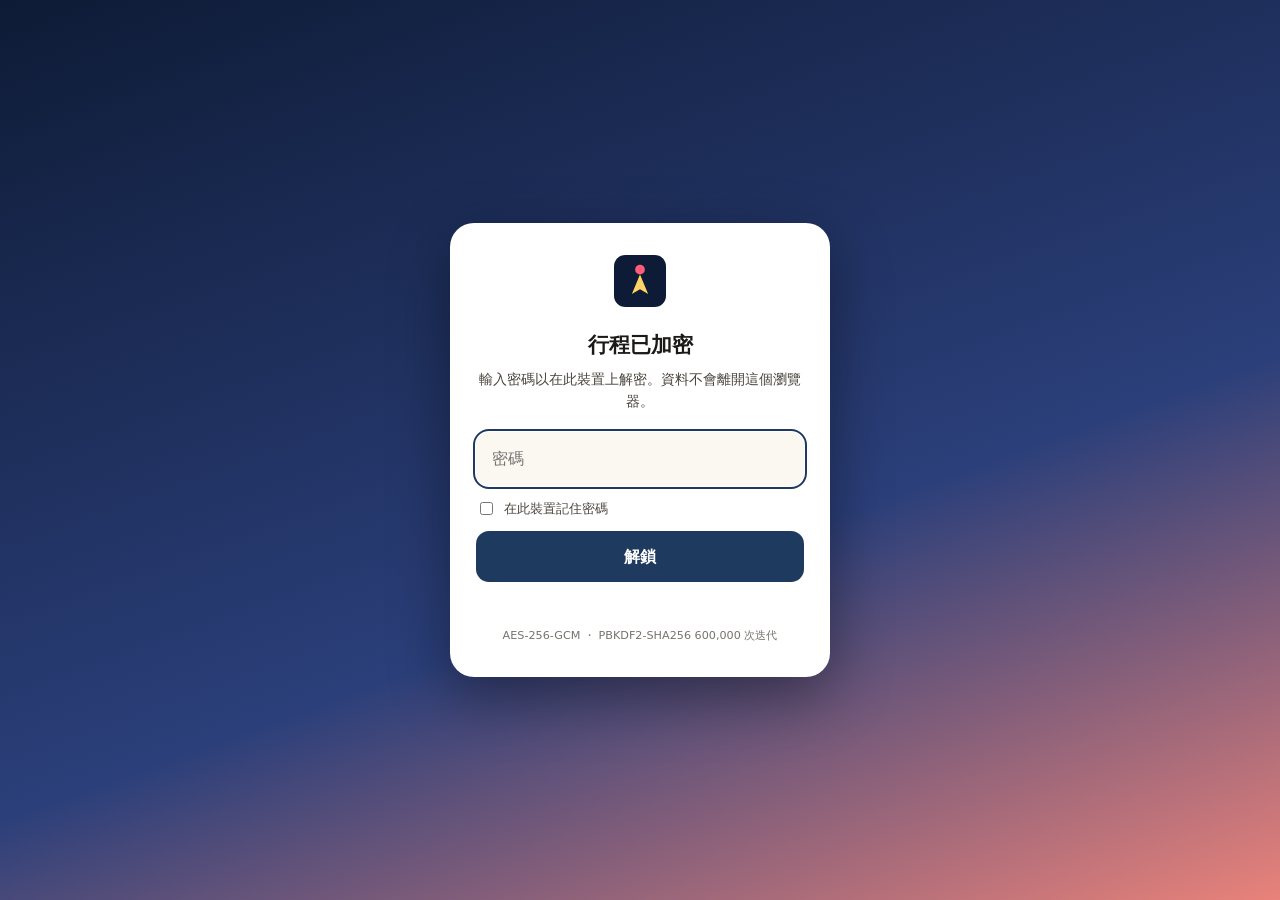
==== web/index.html @ 2b0951d0 "Add encrypted static web version of the itinerary The Android APK could not be delivered to a phone " ====
<!DOCTYPE html>
<html lang="zh-Hant">
<head>
<meta charset="utf-8">
<meta name="viewport" content="width=device-width, initial-scale=1, viewport-fit=cover">
<!--
  攻擊面最小化：只允許同源資源，無任何第三方來源，
  禁止 inline script／eval、禁止被 iframe 嵌入、禁止表單送出。
-->
<meta http-equiv="Content-Security-Policy" content="
  default-src 'none';
  script-src 'self';
  style-src 'self';
  img-src 'self' data:;
  connect-src 'self';
  font-src 'self';
  base-uri 'none';
  form-action 'none';
  frame-ancestors 'none';
  object-src 'none';
  manifest-src 'self'">
<meta name="robots" content="noindex, nofollow, noarchive, nosnippet, noimageindex">
<meta name="referrer" content="no-referrer">
<meta name="color-scheme" content="light dark">
<meta name="theme-color" content="#0E1B36">
<title>行程</title>
<link rel="stylesheet" href="style.css">
<link rel="icon" href="data:image/svg+xml,<svg xmlns='http://www.w3.org/2000/svg' viewBox='0 0 32 32'><rect width='32' height='32' rx='7' fill='%230E1B36'/><circle cx='16' cy='9' r='3' fill='%23FF5C7A'/><path d='M16 12 L21 24 L16 21 L11 24 Z' fill='%23FFD166'/></svg>">
</head>
<body>

<!-- 解鎖畫面：資料在通過這一關之前都還是密文 -->
<div id="lock">
  <div class="lock-card">
    <div class="lock-mark" aria-hidden="true">
      <svg viewBox="0 0 32 32" width="52" height="52">
        <rect width="32" height="32" rx="7" fill="#0E1B36"/>
        <circle cx="16" cy="9" r="3" fill="#FF5C7A"/>
        <path d="M16 12 L21 24 L16 21 L11 24 Z" fill="#FFD166"/>
      </svg>
    </div>
    <h1>行程已加密</h1>
    <p class="lock-hint">輸入密碼以在此裝置上解密。資料不會離開這個瀏覽器。</p>
    <form id="lock-form" autocomplete="off">
      <input id="pass" type="password" placeholder="密碼" autocomplete="current-password"
             spellcheck="false" autocapitalize="none" aria-label="密碼">
      <label class="remember">
        <input type="checkbox" id="remember"> 在此裝置記住密碼
      </label>
      <button type="submit" id="unlock">解鎖</button>
    </form>
    <p id="lock-err" class="lock-err" role="alert"></p>
    <p class="lock-foot">AES-256-GCM ・ PBKDF2-SHA256 600,000 次迭代</p>
  </div>
</div>

<!-- 主畫面 -->
<div id="app" hidden>
  <main id="view"></main>
  <nav id="tabs">
    <button data-route="#/home" class="tab">
      <svg viewBox="0 0 24 24" aria-hidden="true"><path d="M7 2v2H4a2 2 0 0 0-2 2v14a2 2 0 0 0 2 2h16a2 2 0 0 0 2-2V6a2 2 0 0 0-2-2h-3V2h-2v2H9V2H7zm13 8v10H4V10h16z"/></svg>
      <span>行程</span>
    </button>
    <button data-route="#/spots" class="tab">
      <svg viewBox="0 0 24 24" aria-hidden="true"><path d="M12 2a10 10 0 1 0 0 20 10 10 0 0 0 0-20zm3.5 6.5-2 5-5 2 2-5 5-2z"/></svg>
      <span>景點</span>
    </button>
    <button data-route="#/checklist" class="tab">
      <svg viewBox="0 0 24 24" aria-hidden="true"><path d="M19 3H5a2 2 0 0 0-2 2v14a2 2 0 0 0 2 2h14a2 2 0 0 0 2-2V5a2 2 0 0 0-2-2zm-9 14-4-4 1.4-1.4L10 14.2l6.6-6.6L18 9l-8 8z"/></svg>
      <span>準備</span>
    </button>
  </nav>
</div>

<script src="app.js"></script>
</body>
</html>
---- web/style.css ----
/* 東京2026 — 行程網站。配色沿用 App 的 Material 3 色盤。 */

:root {
  --primary: #1E3A5F;
  --on-primary: #ffffff;
  --secondary: #E8607A;
  --tertiary: #E0A32E;
  --bg: #FBF7F1;
  --on-bg: #1B1A18;
  --surface: #ffffff;
  --on-surface: #1B1A18;
  --surface-variant: #EFE7DA;
  --on-surface-variant: #4A453D;
  --ok: #2FA85F;
  --radius: 18px;
  --shadow: 0 1px 3px rgba(0,0,0,.10), 0 6px 18px rgba(0,0,0,.05);
  --tabbar: 62px;
}

@media (prefers-color-scheme: dark) {
  :root {
    --primary: #9EC1F0;
    --on-primary: #0B1B2E;
    --secondary: #FF97AA;
    --tertiary: #E0A32E;
    --bg: #14161A;
    --on-bg: #ECE6DE;
    --surface: #1D2026;
    --on-surface: #ECE6DE;
    --surface-variant: #2A2F38;
    --on-surface-variant: #C7C1B8;
    --shadow: 0 1px 3px rgba(0,0,0,.5), 0 6px 18px rgba(0,0,0,.35);
  }
}

* { box-sizing: border-box; -webkit-tap-highlight-color: transparent; }

html, body {
  margin: 0; padding: 0;
  background: var(--bg); color: var(--on-bg);
  font-family: system-ui, -apple-system, "Noto Sans TC", "Hiragino Sans",
               "Microsoft JhengHei", sans-serif;
  line-height: 1.6;
  overscroll-behavior-y: none;
}

button { font: inherit; color: inherit; cursor: pointer; }
a { color: var(--primary); }

/* ---------- 解鎖畫面 ---------- */
#lock {
  position: fixed; inset: 0; z-index: 100;
  display: flex; align-items: center; justify-content: center;
  padding: 24px;
  background: linear-gradient(160deg, #0E1B36, #2B3F7A 60%, #E9827A);
}
.lock-card {
  width: 100%; max-width: 380px;
  background: var(--surface); color: var(--on-surface);
  border-radius: 24px; padding: 32px 26px;
  box-shadow: 0 20px 60px rgba(0,0,0,.4);
  text-align: center;
}
.lock-mark { margin-bottom: 14px; }
.lock-card h1 { margin: 0 0 6px; font-size: 1.3rem; }
.lock-hint { margin: 0 0 20px; font-size: .86rem; color: var(--on-surface-variant); }
#lock-form { display: flex; flex-direction: column; gap: 12px; }
#pass {
  font: inherit; padding: 13px 15px;
  border: 1.5px solid var(--surface-variant); border-radius: 13px;
  background: var(--bg); color: var(--on-bg);
}
#pass:focus { outline: 2px solid var(--primary); outline-offset: 1px; border-color: transparent; }
.remember {
  display: flex; align-items: center; gap: 8px;
  font-size: .82rem; color: var(--on-surface-variant); text-align: left;
}
#unlock {
  padding: 13px; border: 0; border-radius: 13px;
  background: var(--primary); color: var(--on-primary); font-weight: 700;
}
#unlock:disabled { opacity: .6; }
.lock-err { min-height: 1.2em; margin: 12px 0 0; color: var(--secondary); font-size: .85rem; }
.lock-foot { margin: 16px 0 0; font-size: .7rem; color: var(--on-surface-variant); opacity: .75; }

/* ---------- 版面 ---------- */
#view { padding-bottom: calc(var(--tabbar) + env(safe-area-inset-bottom) + 16px); }

#tabs {
  position: fixed; left: 0; right: 0; bottom: 0; z-index: 50;
  display: flex; background: var(--surface);
  border-top: 1px solid var(--surface-variant);
  padding-bottom: env(safe-area-inset-bottom);
}
.tab {
  flex: 1; border: 0; background: none;
  display: flex; flex-direction: column; align-items: center; gap: 2px;
  padding: 8px 0 6px; color: var(--on-surface-variant); font-size: .7rem;
}
.tab svg { width: 23px; height: 23px; fill: currentColor; }
.tab[aria-current="page"] { color: var(--primary); font-weight: 700; }

/* ---------- 主視覺 ---------- */
.hero { position: relative; height: 210px; overflow: hidden; }
.hero.small { height: 130px; }
.hero img { width: 100%; height: 100%; object-fit: cover; display: block; }
.hero .scrim {
  position: absolute; inset: 0;
  background: linear-gradient(to bottom, transparent 0%, rgba(0,0,0,.15) 45%, rgba(0,0,0,.62) 100%);
}
.hero .cap { position: absolute; left: 20px; bottom: 16px; right: 20px; color: #fff; }
.hero .cap h1 { margin: 0; font-size: 1.35rem; }
.hero .cap h2 { margin: 0; font-size: 1.05rem; }
.hero .cap p { margin: 2px 0 0; font-size: .85rem; opacity: .92; }
.hero .corner { position: absolute; top: 12px; right: 12px; }

/* ---------- 元件 ---------- */
.card {
  background: var(--surface); border-radius: var(--radius);
  margin: 12px 16px; box-shadow: var(--shadow); overflow: hidden;
}
.card.tap { cursor: pointer; }
.card-pad { padding: 16px; }

.card-title {
  display: flex; align-items: center; gap: 8px;
  font-weight: 700; margin-bottom: 10px;
}
.card-title::before {
  content: ""; width: 4px; height: 18px; border-radius: 2px;
  background: var(--accent, var(--primary));
}

.pill {
  display: inline-block; padding: 4px 10px; border-radius: 999px;
  font-size: .74rem; font-weight: 500; white-space: nowrap;
}
.row { display: flex; gap: 8px; align-items: center; }
.wrap { flex-wrap: wrap; }
.scroll-x {
  display: flex; gap: 8px; overflow-x: auto; padding-bottom: 4px;
  scrollbar-width: none;
}
.scroll-x::-webkit-scrollbar { display: none; }

.section-title {
  margin: 20px 20px 2px; font-size: 1.15rem; font-weight: 700;
}

ul.bullets { margin: 0; padding: 0; list-style: none; }
ul.bullets li {
  display: flex; gap: 6px; margin-bottom: 8px; font-size: .9rem; line-height: 1.55;
}
ul.bullets li::before { content: attr(data-b); flex: none; opacity: .85; }
ul.bullets li:last-child { margin-bottom: 0; }

.stats { display: flex; gap: 10px; margin: 16px; }
.stat {
  flex: 1; background: var(--surface); border-radius: 16px;
  padding: 14px; box-shadow: var(--shadow);
}
.stat b { display: block; font-size: 1.3rem; }
.stat span { font-size: .74rem; color: var(--on-surface-variant); }

/* 展開／收合 */
details.exp { background: var(--surface); }
details.exp > summary {
  list-style: none; cursor: pointer; padding: 16px;
  display: flex; align-items: center; gap: 8px; font-weight: 700;
}
details.exp > summary::-webkit-details-marker { display: none; }
details.exp > summary::before {
  content: ""; width: 4px; height: 18px; border-radius: 2px;
  background: var(--accent, var(--primary)); flex: none;
}
details.exp > summary .chev { margin-left: auto; transition: transform .18s; }
details.exp[open] > summary .chev { transform: rotate(180deg); }
details.exp .body { padding: 0 16px 16px; }

/* 行程動線 */
.timeline { padding: 4px 0; }
.leg {
  display: flex; gap: 10px; padding: 8px 16px;
  font-size: .82rem; color: var(--on-surface-variant);
}
.leg .line { flex: none; width: 2px; background: var(--surface-variant); margin-left: 15px; }
.stop { display: flex; gap: 12px; padding: 4px 16px 4px; }
.stop .time {
  flex: none; width: 46px; font-weight: 700; color: var(--primary); font-size: .86rem; padding-top: 2px;
}
.stop .body { flex: 1; min-width: 0; }
.stop img, .stop .noimg {
  width: 100%; height: 92px; object-fit: cover; border-radius: 12px; display: block;
  background: var(--surface-variant);
}

/* 搜尋 */
.searchbar { padding: 12px 16px 4px; }
.searchbar input {
  width: 100%; font: inherit; padding: 12px 14px;
  border: 1.5px solid var(--surface-variant); border-radius: 13px;
  background: var(--surface); color: var(--on-surface);
}
.searchbar input:focus { outline: 2px solid var(--primary); outline-offset: 1px; }

.chips { display: flex; gap: 7px; overflow-x: auto; padding: 10px 16px; scrollbar-width: none; }
.chips::-webkit-scrollbar { display: none; }
.chip {
  border: 1.5px solid var(--surface-variant); background: var(--surface);
  border-radius: 999px; padding: 6px 13px; font-size: .8rem; white-space: nowrap;
}
.chip[aria-pressed="true"] { background: var(--primary); color: var(--on-primary); border-color: var(--primary); }

/* 景點列 */
.spot-row { display: flex; gap: 12px; align-items: center; padding: 10px 16px; }
.spot-row img, .spot-row .noimg {
  width: 66px; height: 66px; flex: none; object-fit: cover; border-radius: 13px;
  background: var(--surface-variant);
}
.spot-row .meta { flex: 1; min-width: 0; }
.spot-row .meta b { display: block; }
.spot-row .meta small { color: var(--on-surface-variant); }

/* 頂列 */
.topbar {
  position: sticky; top: 0; z-index: 20;
  display: flex; align-items: center; gap: 6px;
  padding: 10px 8px; background: var(--bg);
  border-bottom: 1px solid var(--surface-variant);
}
.topbar h2 { flex: 1; margin: 0; font-size: 1.02rem; min-width: 0;
  overflow: hidden; text-overflow: ellipsis; white-space: nowrap; }
.iconbtn {
  border: 0; background: none; padding: 8px; border-radius: 50%;
  display: inline-flex; line-height: 0;
}
.iconbtn svg { width: 23px; height: 23px; fill: currentColor; }
.iconbtn:hover { background: var(--surface-variant); }

/* 動作按鈕 */
.actions { display: flex; gap: 10px; padding: 16px; }
.btn {
  flex: 1; border: 0; border-radius: 14px; padding: 11px 8px;
  display: inline-flex; align-items: center; justify-content: center; gap: 6px;
  font-size: .88rem; font-weight: 600; text-decoration: none;
  background: var(--primary); color: var(--on-primary);
}
.btn.outline { background: transparent; color: var(--primary); box-shadow: inset 0 0 0 1.5px var(--primary); }
.btn.gold { background: var(--tertiary); color: #1B1A18; }
.btn svg { width: 17px; height: 17px; fill: currentColor; }

/* 清單 */
.check-item { display: flex; gap: 12px; padding: 12px 16px; align-items: flex-start; }
.check-item .box {
  flex: none; width: 22px; height: 22px; border-radius: 6px; margin-top: 2px;
  border: 2px solid var(--on-surface-variant); display: grid; place-items: center;
}
.check-item[aria-checked="true"] .box { background: var(--ok); border-color: var(--ok); }
.check-item[aria-checked="true"] .box svg { display: block; }
.check-item .box svg { display: none; width: 14px; height: 14px; fill: #fff; }
.check-item[aria-checked="true"] .txt { text-decoration: line-through; opacity: .55; }
.check-item .txt { font-size: .9rem; }

.bar { height: 8px; border-radius: 4px; background: var(--primary); opacity: .78; }
.bar-track { flex: 1; height: 8px; border-radius: 4px; background: var(--surface-variant); overflow: hidden; }

.foot { padding: 20px; font-size: .78rem; color: var(--on-surface-variant); }
.credit { padding: 6px 20px 0; font-size: .72rem; color: var(--on-surface-variant); }
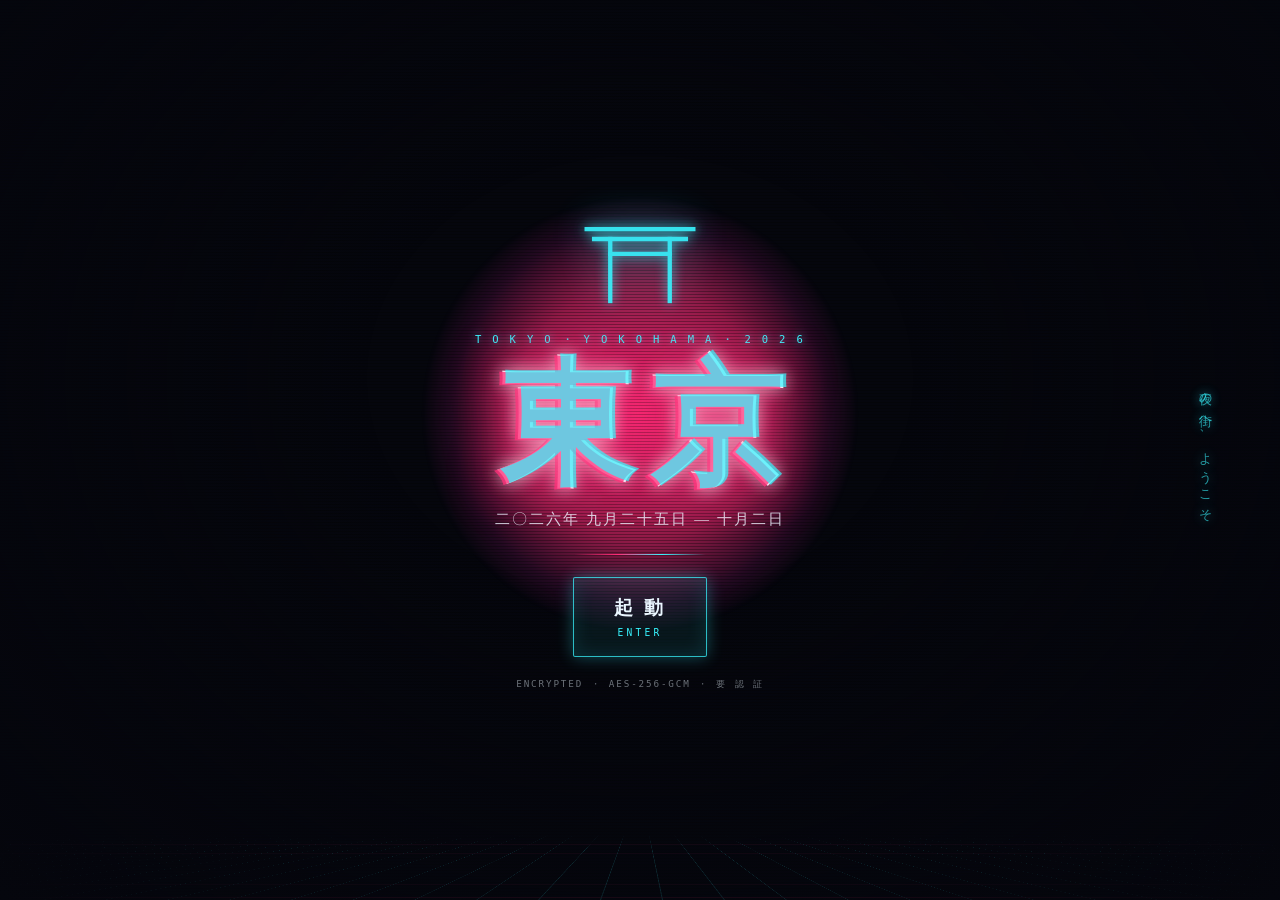
==== commit 6717e0b8: "Add a cyberpunk entry screen ahead of the unlock The site opened straight onto the password prompt, " ====
--- a/web/index.html
+++ b/web/index.html
@@ -16,9 +16,10 @@
   font-src 'self';
   base-uri 'none';
   form-action 'none';
-  frame-ancestors 'none';
   object-src 'none';
   manifest-src 'self'">
+<!-- frame-ancestors 依規格只有經 HTTP 標頭下達才有效，而 GitHub Pages 無法自訂標頭；
+     防點擊劫持改由 app.js 開頭的 frame guard 負責。 -->
 <meta name="robots" content="noindex, nofollow, noarchive, nosnippet, noimageindex">
 <meta name="referrer" content="no-referrer">
 <meta name="color-scheme" content="light dark">
@@ -29,8 +30,44 @@
 </head>
 <body>
 
+<!-- 入口畫面：點擊「起動」之後才進入解鎖，行程在此之前完全不出現。
+     視覺全以 CSS 與 inline SVG 繪製，未引入任何外部字型或圖檔（CSP 只允許同源）。 -->
+<div id="gate">
+  <div class="gate-bg" aria-hidden="true">
+    <div class="gate-sun"></div>
+    <div class="gate-grid"></div>
+    <div class="gate-scan"></div>
+    <div class="gate-vignette"></div>
+  </div>
+
+  <div class="gate-inner">
+    <div aria-hidden="true" class="gate-torii">
+      <svg viewBox="0 0 200 160">
+        <g fill="none" stroke="currentColor" stroke-width="7" stroke-linecap="square">
+          <path d="M14 34 H186"/>
+          <path d="M26 50 H174"/>
+          <path d="M52 50 V150"/>
+          <path d="M148 50 V150"/>
+          <path d="M52 74 H148"/>
+        </g>
+      </svg>
+    </div>
+    <p class="gate-kicker">T O K Y O ・ Y O K O H A M A ・ 2 0 2 6</p>
+    <h1 class="gate-title" data-text="東京">東京</h1>
+    <p class="gate-sub">二〇二六年 九月二十五日 — 十月二日</p>
+    <p class="gate-rule" aria-hidden="true"></p>
+    <button id="gate-enter" class="gate-enter" type="button">
+      <span class="gate-enter-ja">起 動</span>
+      <span class="gate-enter-en">ENTER</span>
+    </button>
+    <p class="gate-foot">ENCRYPTED ・ AES-256-GCM ・ 要 認 証</p>
+  </div>
+
+  <p class="gate-vert" aria-hidden="true">夜の街へ、ようこそ</p>
+</div>
+
 <!-- 解鎖畫面：資料在通過這一關之前都還是密文 -->
-<div id="lock">
+<div id="lock" hidden>
   <div class="lock-card">
     <div class="lock-mark" aria-hidden="true">
       <svg viewBox="0 0 32 32" width="52" height="52">
--- a/web/style.css
+++ b/web/style.css
@@ -12,6 +12,7 @@
   --surface-variant: #EFE7DA;
   --on-surface-variant: #4A453D;
   --ok: #2FA85F;
+  --eat: #C8791E;
   --radius: 18px;
   --shadow: 0 1px 3px rgba(0,0,0,.10), 0 6px 18px rgba(0,0,0,.05);
   --tabbar: 62px;
@@ -29,11 +30,19 @@
     --on-surface: #ECE6DE;
     --surface-variant: #2A2F38;
     --on-surface-variant: #C7C1B8;
+    --eat: #E9A94C;
     --shadow: 0 1px 3px rgba(0,0,0,.5), 0 6px 18px rgba(0,0,0,.35);
   }
 }
 
 * { box-sizing: border-box; -webkit-tap-highlight-color: transparent; }
+
+/* 圖片一律不得超出容器；未套用尺寸規則時也不會撐破版面 */
+img { max-width: 100%; }
+
+/* SVG 沒有明確尺寸時會以預設值撐破版面（.chev 就曾如此）。
+   這是保底值，個別規則仍可覆寫。 */
+svg { width: 22px; height: 22px; flex: none; }
 
 html, body {
   margin: 0; padding: 0;
@@ -62,6 +71,7 @@
   text-align: center;
 }
 .lock-mark { margin-bottom: 14px; }
+.lock-mark svg { width: 52px; height: 52px; }   /* 覆寫全域 svg 保底尺寸 */
 .lock-card h1 { margin: 0 0 6px; font-size: 1.3rem; }
 .lock-hint { margin: 0 0 20px; font-size: .86rem; color: var(--on-surface-variant); }
 #lock-form { display: flex; flex-direction: column; gap: 12px; }
@@ -102,11 +112,13 @@
 
 /* ---------- 主視覺 ---------- */
 .hero { position: relative; height: 210px; overflow: hidden; }
-.hero.small { height: 130px; }
-.hero img { width: 100%; height: 100%; object-fit: cover; display: block; }
+.hero.small { height: 150px; }
+/* 有照片時是 <img>，沒有照片時是漸層的 <div class="noimg">，兩者都要撐滿 */
+.hero img, .hero .noimg { width: 100%; height: 100%; object-fit: cover; display: block; }
 .hero .scrim {
   position: absolute; inset: 0;
-  background: linear-gradient(to bottom, transparent 0%, rgba(0,0,0,.15) 45%, rgba(0,0,0,.62) 100%);
+  background: linear-gradient(to bottom,
+    transparent 0%, rgba(0,0,0,.18) 32%, rgba(0,0,0,.52) 66%, rgba(0,0,0,.76) 100%);
 }
 .hero .cap { position: absolute; left: 20px; bottom: 16px; right: 20px; color: #fff; }
 .hero .cap h1 { margin: 0; font-size: 1.35rem; }
@@ -173,7 +185,10 @@
   content: ""; width: 4px; height: 18px; border-radius: 2px;
   background: var(--accent, var(--primary)); flex: none;
 }
-details.exp > summary .chev { margin-left: auto; transition: transform .18s; }
+details.exp > summary .chev {
+  margin-left: auto; flex: none; width: 22px; height: 22px;
+  fill: var(--on-surface-variant); transition: transform .18s;
+}
 details.exp[open] > summary .chev { transform: rotate(180deg); }
 details.exp .body { padding: 0 16px 16px; }
 
@@ -191,6 +206,12 @@
 .stop .body { flex: 1; min-width: 0; }
 .stop img, .stop .noimg {
   width: 100%; height: 92px; object-fit: cover; border-radius: 12px; display: block;
+  background: var(--surface-variant);
+}
+
+/* 首頁日卡片裡的橫向縮圖（96px 寬的格子） */
+.thumb {
+  width: 100%; height: 60px; object-fit: cover; border-radius: 12px; display: block;
   background: var(--surface-variant);
 }
 
@@ -266,3 +287,307 @@
 
 .foot { padding: 20px; font-size: .78rem; color: var(--on-surface-variant); }
 .credit { padding: 6px 20px 0; font-size: .72rem; color: var(--on-surface-variant); }
+
+/* ============ 主視覺插畫 ============ */
+.hero.illus { height: 210px; background: #F3D9C8; }
+.hero.illus img { object-position: center 38%; }
+/* 插畫底部是淺色波紋，需要比照片更深的漸層才壓得住白字 */
+.hero.illus .scrim {
+  background: linear-gradient(to bottom,
+    transparent 0%, rgba(30, 42, 58, .10) 40%,
+    rgba(30, 42, 58, .48) 74%, rgba(22, 32, 46, .74) 100%);
+}
+.hero.illus .cap { text-shadow: 0 1px 8px rgba(20, 28, 40, .55); }
+.hero.zoomable { cursor: zoom-in; }
+
+/* ============ 打卡進度環 ============ */
+.ringwrap { line-height: 0; }
+.ring { width: 46px; height: 46px; }
+.ring .track { fill: none; stroke: var(--surface-variant); stroke-width: 5; }
+.ring .fill {
+  fill: none; stroke: var(--primary); stroke-width: 5; stroke-linecap: round;
+  transform: rotate(-90deg); transform-origin: 50% 50%;
+  transition: stroke-dashoffset .9s cubic-bezier(.2,.8,.2,1);
+}
+.ring .rt {
+  font-size: 13px; font-weight: 700; fill: var(--on-surface);
+  text-anchor: middle; dominant-baseline: central;
+}
+.accent-gold { color: var(--tertiary); }
+.accent-pink { color: var(--secondary); }
+
+/* ============ 色系提示清單 ============ */
+ul.notes { margin: 0; padding: 0; list-style: none; }
+ul.notes li {
+  display: flex; gap: 9px; align-items: flex-start;
+  padding: 7px 0; font-size: .88rem; line-height: 1.6;
+}
+ul.notes li + li { border-top: 1px solid color-mix(in srgb, var(--on-surface-variant) 14%, transparent); }
+.ni { width: 17px; height: 17px; flex: none; margin-top: 3px; }
+
+/* ============ 重點格線 ============ */
+dl.facts {
+  display: grid; grid-template-columns: auto 1fr; gap: 9px 12px;
+  margin: 0; align-items: baseline;
+}
+dl.facts dt {
+  display: flex; align-items: center; gap: 6px;
+  font-size: .8rem; font-weight: 600; color: var(--on-surface-variant); white-space: nowrap;
+}
+dl.facts dd { margin: 0; font-size: .88rem; line-height: 1.55; }
+.fi { width: 16px; height: 16px; flex: none; }
+
+/* ============ 可收合區塊 ============ */
+details.exp > summary .eh { width: 19px; height: 19px; flex: none; }
+details.exp > summary .et { font-weight: 700; }
+details.exp > summary::before { display: none; }
+details.exp .body { animation: slidein .22s ease; }
+@keyframes slidein { from { opacity: 0; transform: translateY(-5px); } to { opacity: 1; transform: none; } }
+
+/* ============ 移動時間長條 ============ */
+.barrow { display: flex; gap: 8px; align-items: center; margin-bottom: 9px; }
+.blabel { width: 30px; font-weight: 700; color: var(--primary); font-size: .8rem; }
+.bval { font-size: .78rem; color: var(--on-surface-variant); width: 50px; text-align: right; }
+.bar { width: 0; transition: width .8s cubic-bezier(.2,.8,.2,1); }
+
+.dsum { font-size: .84rem; color: var(--on-surface-variant); margin-top: 2px; }
+.hint {
+  margin: 10px 0 0; font-size: .78rem; line-height: 1.5;
+  color: var(--on-surface-variant);
+}
+
+/* ============ 文字截斷，維持可掃讀 ============ */
+.clamp2 {
+  display: -webkit-box; -webkit-line-clamp: 2; -webkit-box-orient: vertical;
+  overflow: hidden;
+}
+
+/* ============ 互動回饋 ============ */
+.tap, .card.tap, details.exp > summary, .chip, .btn, .spot-row, .check-item, .stop {
+  transition: transform .12s ease, background-color .15s ease, box-shadow .15s ease;
+}
+.tap:active, .card.tap:active, .btn:active, .stat.tap:active { transform: scale(.977); }
+.spot-row:active, .check-item:active, .stop:active { background: var(--surface-variant); }
+details.exp > summary:active { background: color-mix(in srgb, var(--accent) 8%, transparent); }
+
+#view { opacity: 0; transform: translateY(6px); }
+#view.in { opacity: 1; transform: none; transition: opacity .24s ease, transform .24s ease; }
+
+@media (prefers-reduced-motion: reduce) {
+  *, *::before, *::after { animation-duration: .01ms !important; transition-duration: .01ms !important; }
+  #view { opacity: 1; transform: none; }
+  .bar { transition: none; }
+}
+
+/* ============ 照片全螢幕 ============ */
+.lb {
+  position: fixed; inset: 0; z-index: 200;
+  display: flex; flex-direction: column; align-items: center; justify-content: center;
+  gap: 12px; padding: 20px; background: rgba(10, 10, 14, .93);
+  opacity: 0; transition: opacity .2s ease; cursor: zoom-out;
+}
+.lb.on { opacity: 1; }
+.lb img {
+  max-width: 100%; max-height: 76vh; border-radius: 12px;
+  transform: scale(.97); transition: transform .22s cubic-bezier(.2,.8,.2,1);
+}
+.lb.on img { transform: none; }
+.lb-c { margin: 0; color: #d8d2ca; font-size: .74rem; text-align: center; }
+.lb-x { position: absolute; top: 12px; right: 12px; color: #fff; }
+
+/* ---------- 入口畫面（和風 × 賽博龐克） ----------
+   全部以 CSS 與 inline SVG 繪製：CSP 的 default-src 'none' 不允許任何外部
+   字型或圖檔，因此字體只能取系統既有的明朝／黑體，霓虹與網格一律用漸層做。 */
+
+#gate {
+  position: fixed; inset: 0; z-index: 200;
+  display: flex; align-items: center; justify-content: center;
+  overflow: hidden;
+  background: #05060D;
+  color: #EAF6FF;
+  opacity: 1;
+  transition: opacity .38s ease, transform .38s ease;
+}
+#gate.out { opacity: 0; transform: scale(1.06); pointer-events: none; }
+
+.gate-bg { position: absolute; inset: 0; }
+
+/* 日の丸：霓虹桃紅的圓，是整個畫面唯一的光源 */
+.gate-sun {
+  position: absolute; left: 50%; top: 46%;
+  width: min(78vw, 430px); aspect-ratio: 1;
+  transform: translate(-50%, -50%);
+  border-radius: 50%;
+  background:
+    radial-gradient(circle at 50% 50%,
+      rgba(255,45,120,.95) 0%, rgba(255,45,120,.55) 42%,
+      rgba(120,20,90,.28) 62%, rgba(0,0,0,0) 72%);
+  filter: blur(2px);
+}
+
+/* 鳥居：站在圓前的剪影，描邊發青色霓虹光 */
+/* 置於內容流中而非絕對定位：鳥居當背景時，橫樑會隨視窗尺寸壓到標題上，
+   且標題在大螢幕會高過開口，無法只靠一組位移值同時對準手機與桌面。 */
+.gate-torii {
+  width: clamp(92px, 26vw, 124px);
+  margin: 0 auto 16px;
+  color: #38F5FF;
+  opacity: .92;
+}
+.gate-torii svg {          /* 覆寫全域 svg 22px 保底尺寸 */
+  width: 100%; height: auto;
+  filter: drop-shadow(0 0 6px rgba(56,245,255,.9))
+          drop-shadow(0 0 22px rgba(56,245,255,.45));
+}
+
+/* 透視地面網格 */
+.gate-grid {
+  position: absolute; left: -50%; right: -50%; bottom: 0; height: 52%;
+  background-image:
+    repeating-linear-gradient(to right,
+      rgba(56,245,255,.34) 0 1px, transparent 1px 62px),
+    repeating-linear-gradient(to bottom,
+      rgba(255,45,120,.30) 0 1px, transparent 1px 46px);
+  transform: perspective(300px) rotateX(70deg);
+  transform-origin: 50% 100%;
+  mask-image: linear-gradient(to bottom, transparent, #000 42%);
+  -webkit-mask-image: linear-gradient(to bottom, transparent, #000 42%);
+}
+
+/* CRT 掃描線 */
+.gate-scan {
+  position: absolute; inset: 0;
+  background: repeating-linear-gradient(
+    to bottom, rgba(0,0,0,.32) 0 1px, transparent 1px 3px);
+  mix-blend-mode: multiply;
+}
+.gate-vignette {
+  position: absolute; inset: 0;
+  background: radial-gradient(ellipse at 50% 42%,
+    transparent 30%, rgba(5,6,13,.72) 78%, #05060D 100%);
+}
+
+.gate-inner {
+  position: relative;
+  padding: 24px;
+  text-align: center;
+}
+
+.gate-kicker {
+  margin: 0 0 10px;
+  font-family: ui-monospace, SFMono-Regular, Menlo, Consolas, monospace;
+  font-size: .66rem; letter-spacing: .22em;
+  color: #38F5FF;
+  text-shadow: 0 0 10px rgba(56,245,255,.75);
+}
+
+/* 標題以明朝體排出和風骨架，再用前後兩層做霓虹色差 */
+.gate-title {
+  position: relative;
+  margin: 0;
+  font-family: "Hiragino Mincho ProN", "Yu Mincho", YuMincho,
+               "Noto Serif JP", "Noto Serif TC", "Songti TC", serif;
+  font-size: clamp(4.2rem, 22vw, 8.5rem);
+  font-weight: 600;
+  line-height: 1;
+  letter-spacing: .1em;
+  text-indent: .1em;              /* 補回字距造成的右偏 */
+  color: #F7FBFF;
+  text-shadow: 0 0 18px rgba(255,255,255,.35),
+               0 0 52px rgba(255,45,120,.55);
+}
+.gate-title::before,
+.gate-title::after {
+  content: attr(data-text);
+  position: absolute; inset: 0;
+  text-indent: .1em;
+}
+.gate-title::before { color: #FF2D78; transform: translate(-3px, 1px); opacity: .82; }
+.gate-title::after  { color: #38F5FF; transform: translate(3px, -1px); opacity: .72; }
+
+.gate-sub {
+  margin: 14px 0 0;
+  font-family: "Hiragino Mincho ProN", "Yu Mincho", YuMincho,
+               "Noto Serif JP", "Noto Serif TC", serif;
+  font-size: .92rem; letter-spacing: .14em;
+  color: rgba(234,246,255,.86);
+}
+
+.gate-rule {
+  width: 132px; height: 1px; margin: 22px auto;
+  background: linear-gradient(to right, transparent, #FF2D78, #38F5FF, transparent);
+}
+
+.gate-enter {
+  display: inline-flex; flex-direction: column; align-items: center; gap: 3px;
+  padding: 15px 40px;
+  background: rgba(56,245,255,.07);
+  border: 1px solid rgba(56,245,255,.75);
+  border-radius: 2px;
+  color: #EAF6FF;
+  box-shadow: 0 0 16px rgba(56,245,255,.32), inset 0 0 20px rgba(56,245,255,.12);
+  transition: background .2s ease, box-shadow .2s ease, color .2s ease;
+}
+.gate-enter-ja {
+  font-family: "Hiragino Mincho ProN", "Yu Mincho", YuMincho,
+               "Noto Serif JP", "Noto Serif TC", serif;
+  font-size: 1.16rem; font-weight: 600; letter-spacing: .16em;
+}
+.gate-enter-en {
+  font-family: ui-monospace, SFMono-Regular, Menlo, Consolas, monospace;
+  font-size: .6rem; letter-spacing: .34em;
+  color: #38F5FF;
+}
+.gate-enter:hover, .gate-enter:focus-visible {
+  background: rgba(56,245,255,.18);
+  box-shadow: 0 0 26px rgba(56,245,255,.6), inset 0 0 26px rgba(56,245,255,.2);
+  outline: none;
+}
+.gate-enter:active { transform: translateY(1px); }
+
+.gate-foot {
+  margin: 20px 0 0;
+  font-family: ui-monospace, SFMono-Regular, Menlo, Consolas, monospace;
+  font-size: .58rem; letter-spacing: .2em;
+  color: rgba(234,246,255,.45);
+}
+
+/* 直書標語：和風的關鍵，靠右垂直排列 */
+.gate-vert {
+  position: absolute; right: 5vw; top: 50%;
+  transform: translateY(-50%);
+  margin: 0;
+  writing-mode: vertical-rl;
+  font-family: "Hiragino Mincho ProN", "Yu Mincho", YuMincho,
+               "Noto Serif JP", "Noto Serif TC", serif;
+  font-size: .82rem; letter-spacing: .3em;
+  color: rgba(56,245,255,.62);
+  text-shadow: 0 0 12px rgba(56,245,255,.45);
+}
+@media (max-width: 380px) { .gate-vert { display: none; } }
+
+/* 動態效果：霓虹呼吸與偶發的訊號故障 */
+@keyframes gate-pulse {
+  0%, 100% { opacity: .92; }
+  50%      { opacity: .66; }
+}
+@keyframes gate-glitch {
+  0%, 92%, 100% { transform: translate(-3px, 1px); }
+  94%           { transform: translate(-8px, -2px) skewX(-6deg); }
+  96%           { transform: translate(-1px, 3px) skewX(4deg); }
+}
+@keyframes gate-glitch-alt {
+  0%, 92%, 100% { transform: translate(3px, -1px); }
+  94%           { transform: translate(8px, 2px) skewX(6deg); }
+  96%           { transform: translate(1px, -3px) skewX(-4deg); }
+}
+@media (prefers-reduced-motion: no-preference) {
+  .gate-torii { animation: gate-pulse 3.4s ease-in-out infinite; }
+  .gate-title::before { animation: gate-glitch 5.5s steps(1, end) infinite; }
+  .gate-title::after  { animation: gate-glitch-alt 5.5s steps(1, end) infinite; }
+}
+
+/* 窄螢幕：kicker 的寬字距會斷成兩行，收緊以維持單行 */
+@media (max-width: 400px) {
+  .gate-kicker { font-size: .56rem; letter-spacing: .13em; }
+}
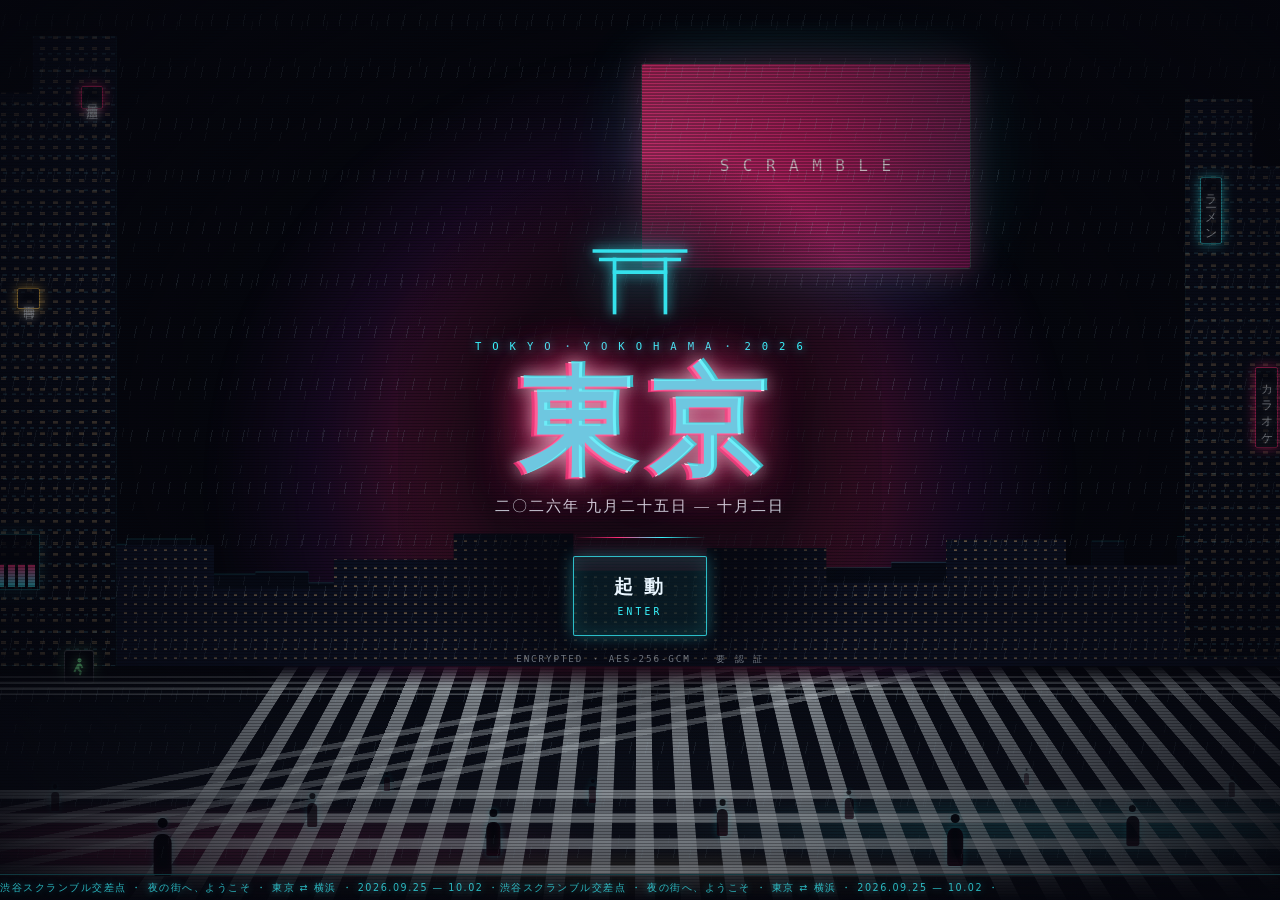
==== commit ca1c5a46: "Rebuild the entry screen as a moving Shibuya scramble crossing The gate was a static neon still. It " ====
--- a/web/index.html
+++ b/web/index.html
@@ -30,12 +30,92 @@
 </head>
 <body>
 
-<!-- 入口畫面：點擊「起動」之後才進入解鎖，行程在此之前完全不出現。
-     視覺全以 CSS 與 inline SVG 繪製，未引入任何外部字型或圖檔（CSP 只允許同源）。 -->
+<!-- 入口畫面：渋谷スクランブル交差点。點擊「起動」之後才進入解鎖，
+     行程在此之前完全不出現。視覺全以 CSS 與 inline SVG 繪製，
+     未引入任何外部字型或圖檔（CSP 只允許同源）。 -->
 <div id="gate">
   <div class="gate-bg" aria-hidden="true">
     <div class="gate-sun"></div>
-    <div class="gate-grid"></div>
+
+    <!-- 遠景天際線 -->
+    <svg class="sc-skyline" viewBox="0 0 1200 300" preserveAspectRatio="none">
+      <path d="M0 300 L0 111 L40 111 L40 165 L108 165 L108 171 L154 171 L154 163 L214 163 L214 216 L266 216 L266 213 L312 213 L312 229 L364 229 L364 234 L392 234 L392 236 L420 236 L420 231 L472 231 L472 256 L532 256 L532 246 L584 246 L584 253 L612 253 L612 264 L664 264 L664 250 L716 250 L716 221 L750 221 L750 206 L818 206 L818 198 L878 198 L878 206 L946 206 L946 230 L992 230 L992 166 L1020 166 L1020 210 L1066 210 L1066 159 L1100 159 L1100 174 L1146 174 L1146 123 L1180 123 L1180 121 L1200 121 L1200 300 Z"/>
+    </svg>
+
+    <!-- 地平線上的街廓：填住大樓與路口之間的空檔 -->
+    <div class="sc-mid"></div>
+
+    <!-- 路口左側大樓：亮窗、直書霓虹招牌、等化器小看板 -->
+    <div class="sc-tower sc-tower-l">
+      <div class="sc-win"></div>
+      <div class="sc-sign sc-sign-1"><span>居酒屋</span></div>
+      <div class="sc-sign sc-sign-2"><span>両替</span></div>
+      <div class="sc-eq"><i></i><i></i><i></i><i></i><i></i><i></i><i></i></div>
+    </div>
+
+    <!-- 路口右側大樓 -->
+    <div class="sc-tower sc-tower-r">
+      <div class="sc-win"></div>
+      <div class="sc-sign sc-sign-3"><span>ラーメン</span></div>
+      <div class="sc-sign sc-sign-4"><span>カラオケ</span></div>
+    </div>
+
+    <!-- 正面大型看板：四張輪播 -->
+    <div class="sc-board">
+      <div class="sc-screen">
+        <div class="sc-reel">
+          <div class="sc-slide sc-slide-a">S C R A M B L E</div>
+          <div class="sc-slide sc-slide-b">渋 谷</div>
+          <div class="sc-slide sc-slide-c">09.25 — 10.02</div>
+          <div class="sc-slide sc-slide-d">東 京</div>
+          <div class="sc-slide sc-slide-a">S C R A M B L E</div>
+        </div>
+        <div class="sc-screen-scan"></div>
+      </div>
+      <div class="sc-board-glow"></div>
+    </div>
+
+    <!-- 行人號誌：青信号 -->
+    <div class="sc-signal">
+      <svg viewBox="0 0 24 24">
+        <circle cx="12.6" cy="4" r="2.5"/>
+        <path d="M10.4 8.1 L13.9 7.5 L17.2 12.4 L15.4 13.6 L12.9 10.2 L12.3 13.5 L15.4 17.3 L14.2 22.2 L11.9 21.7 L12.9 17.9 L9.3 14.3 L7.5 18.6 L5.4 17.5 L8.6 11.1 Z"/>
+      </svg>
+    </div>
+
+    <!-- 斑馬線：兩條直交、一條對角，是「スクランブル」的形狀 -->
+    <div class="sc-ground">
+      <div class="sc-zebra sc-zebra-a"></div>
+      <div class="sc-zebra sc-zebra-b"></div>
+      <div class="sc-zebra sc-zebra-c"></div>
+      <div class="sc-zebra sc-zebra-d"></div>
+      <div class="sc-zebra sc-zebra-e"></div>
+      <div class="sc-reflect"></div>
+    </div>
+
+    <!-- 掠過的車燈 -->
+    <div class="sc-car sc-car-1"></div>
+    <div class="sc-car sc-car-2"></div>
+    <div class="sc-car sc-car-3"></div>
+
+    <!-- 人群：奇數往右、偶數往左，各自有深度與步伐 -->
+    <div class="sc-crowd">
+      <span class="ped"><i></i></span>
+      <span class="ped"><i></i></span>
+      <span class="ped"><i></i></span>
+      <span class="ped"><i></i></span>
+      <span class="ped"><i></i></span>
+      <span class="ped"><i></i></span>
+      <span class="ped"><i></i></span>
+      <span class="ped"><i></i></span>
+      <span class="ped"><i></i></span>
+      <span class="ped"><i></i></span>
+      <span class="ped"><i></i></span>
+      <span class="ped"><i></i></span>
+    </div>
+
+    <div class="sc-rain sc-rain-a"></div>
+    <div class="sc-rain sc-rain-b"></div>
     <div class="gate-scan"></div>
     <div class="gate-vignette"></div>
   </div>
@@ -63,7 +143,13 @@
     <p class="gate-foot">ENCRYPTED ・ AES-256-GCM ・ 要 認 証</p>
   </div>
 
-  <p class="gate-vert" aria-hidden="true">夜の街へ、ようこそ</p>
+  <!-- 底部跑馬燈 -->
+  <p class="sc-ticker" aria-hidden="true">
+    <span class="sc-tick">
+      <i>渋谷スクランブル交差点 ・ 夜の街へ、ようこそ ・ 東京 ⇄ 横浜 ・ 2026.09.25 — 10.02 ・ </i>
+      <i>渋谷スクランブル交差点 ・ 夜の街へ、ようこそ ・ 東京 ⇄ 横浜 ・ 2026.09.25 — 10.02 ・ </i>
+    </span>
+  </p>
 </div>
 
 <!-- 解鎖畫面：資料在通過這一關之前都還是密文 -->
--- a/web/style.css
+++ b/web/style.css
@@ -115,6 +115,12 @@
 .hero.small { height: 150px; }
 /* 有照片時是 <img>，沒有照片時是漸層的 <div class="noimg">，兩者都要撐滿 */
 .hero img, .hero .noimg { width: 100%; height: 100%; object-fit: cover; display: block; }
+/* 無實景照也找不到合適授權圖的景點：手繪風格插畫置中於暖色底 */
+.illus-spot { display: flex; align-items: center; justify-content: center; }
+.illus-spot svg {
+  width: 46%; height: 46%; fill: none; stroke: #6B4A3D;
+  stroke-width: 3; stroke-linecap: round; stroke-linejoin: round; opacity: .78;
+}
 .hero .scrim {
   position: absolute; inset: 0;
   background: linear-gradient(to bottom,
@@ -395,9 +401,14 @@
 .lb-c { margin: 0; color: #d8d2ca; font-size: .74rem; text-align: center; }
 .lb-x { position: absolute; top: 12px; right: 12px; color: #fff; }
 
-/* ---------- 入口畫面（和風 × 賽博龐克） ----------
+/* ---------- 入口畫面：渋谷スクランブル交差点 ----------
+   夜の交差点：霓虹大樓、大型看板、雨、掠過的車燈、來回穿越的人群。
    全部以 CSS 與 inline SVG 繪製：CSP 的 default-src 'none' 不允許任何外部
-   字型或圖檔，因此字體只能取系統既有的明朝／黑體，霓虹與網格一律用漸層做。 */
+   字型或圖檔，因此字體只能取系統既有的明朝／黑體，霓虹、招牌、斑馬線、
+   亮窗一律用漸層與遮罩做出來。
+   動態只改 transform／opacity（合成器就能處理，手機上不掉幀），而且全部
+   收在 prefers-reduced-motion: no-preference 裡 —— 關掉動畫後仍是一張
+   完整的靜態夜景，不會只剩空畫面。 */
 
 #gate {
   position: fixed; inset: 0; z-index: 200;
@@ -410,27 +421,375 @@
 }
 #gate.out { opacity: 0; transform: scale(1.06); pointer-events: none; }
 
-.gate-bg { position: absolute; inset: 0; }
-
-/* 日の丸：霓虹桃紅的圓，是整個畫面唯一的光源 */
+/* 場景層。畫的順序即前後關係：輝光 → 天際線 → 大樓看板 → 路面 →
+   車燈 → 人群 → 雨 → 掃描線 → 暗角，不另外用 z-index。 */
+.gate-bg { position: absolute; inset: 0; overflow: hidden; }
+
+/* 都市輝光：路口的主光源，桃紅打在低雲上 */
 .gate-sun {
-  position: absolute; left: 50%; top: 46%;
-  width: min(78vw, 430px); aspect-ratio: 1;
+  position: absolute; left: 50%; top: 54%;
+  width: min(130vw, 860px); aspect-ratio: 1;
   transform: translate(-50%, -50%);
   border-radius: 50%;
   background:
     radial-gradient(circle at 50% 50%,
-      rgba(255,45,120,.95) 0%, rgba(255,45,120,.55) 42%,
-      rgba(120,20,90,.28) 62%, rgba(0,0,0,0) 72%);
-  filter: blur(2px);
+      rgba(255,45,120,.50) 0%, rgba(255,45,120,.26) 32%,
+      rgba(96,26,124,.20) 54%, rgba(0,0,0,0) 71%);
+  filter: blur(8px);
+}
+
+/* 遠景天際線：只是剪影，靠上緣的一點青光把輪廓拉出來 */
+.sc-skyline {
+  position: absolute; left: -4%; right: -4%; bottom: 30%;
+  width: 108%; height: 22%;
+  fill: #070B16;
+  filter: drop-shadow(0 -1px 0 rgba(56,245,255,.22));
+}
+
+/* ---- 路口兩側的大樓 ---- */
+.sc-tower {
+  position: absolute;
+  background: linear-gradient(to bottom, #0B1122 0%, #070A14 100%);
+  box-shadow: inset 0 0 0 1px rgba(56,245,255,.08),
+              0 0 40px rgba(5,6,13,.9);
+  overflow: hidden;
+}
+.sc-tower-l {
+  left: -4vw; top: 4%; width: min(28vw, 168px); height: 70%;
+  clip-path: polygon(0 9%, 50% 9%, 50% 0, 100% 0, 100% 100%, 0 100%);
+}
+.sc-tower-r {
+  right: -4vw; top: 11%; width: min(24vw, 146px); height: 62%;
+  clip-path: polygon(0 0, 46% 0, 46% 12%, 100% 12%, 100% 100%, 0 100%);
+}
+
+/* 地平線上的街廓：一整排帶亮窗的低樓，補住大樓與路口之間的空白 */
+.sc-mid {
+  position: absolute; left: -2%; right: -2%; bottom: 26%; height: 16%;
+  background: #0C1122;
+  clip-path: polygon(
+    0 38%, 9% 38%, 9% 16%, 18% 16%, 18% 46%, 27% 46%, 27% 26%, 36% 26%,
+    36% 8%, 45% 8%, 45% 34%, 55% 34%, 55% 18%, 64% 18%, 64% 42%, 73% 42%,
+    73% 12%, 82% 12%, 82% 30%, 91% 30%, 91% 20%, 100% 20%, 100% 100%, 0 100%);
+  box-shadow: 0 -1px 0 rgba(56,245,255,.18);
+}
+.sc-mid::before {
+  content: ''; position: absolute; inset: 0;
+  background-image: repeating-linear-gradient(to bottom,
+    rgba(255,206,138,.42) 0 2px, transparent 2px 9px);
+  mask-image: repeating-linear-gradient(to right, #000 0 3px, transparent 3px 10px);
+  -webkit-mask-image: repeating-linear-gradient(to right, #000 0 3px, transparent 3px 10px);
+}
+
+/* 亮窗：一層漸層當窗光、另一層當遮罩切出格子，兩組週期互質才不會太整齊 */
+.sc-win { position: absolute; inset: 0; }
+.sc-win::before, .sc-win::after {
+  content: ''; position: absolute; inset: 0;
+}
+.sc-win::before {
+  background-image: repeating-linear-gradient(to bottom,
+    rgba(255,206,138,.32) 0 3px, transparent 3px 11px);
+  mask-image: repeating-linear-gradient(to right, #000 0 5px, transparent 5px 13px);
+  -webkit-mask-image: repeating-linear-gradient(to right, #000 0 5px, transparent 5px 13px);
+}
+.sc-win::after {
+  background-image: repeating-linear-gradient(to bottom,
+    rgba(120,222,255,.20) 0 2px, transparent 2px 17px);
+  mask-image: repeating-linear-gradient(to right, #000 0 4px, transparent 4px 9px);
+  -webkit-mask-image: repeating-linear-gradient(to right, #000 0 4px, transparent 4px 9px);
+}
+
+/* 直書霓虹招牌：外框發光、字帶餘暉，偶爾閃一下 */
+.sc-sign {
+  position: absolute;
+  padding: 7px 4px;
+  border: 1px solid currentColor;
+  border-radius: 2px;
+  writing-mode: vertical-rl;
+  font-family: "Hiragino Mincho ProN", "Yu Mincho", YuMincho,
+               "Noto Serif JP", "Noto Serif TC", serif;
+  font-size: clamp(.52rem, 2.4vw, .78rem);
+  letter-spacing: .18em;
+  line-height: 1;
+  background: rgba(5,6,13,.55);
+  box-shadow: 0 0 12px currentColor, inset 0 0 10px rgba(255,255,255,.10);
+  text-shadow: 0 0 8px currentColor;
+}
+.sc-sign span { color: #F4FAFF; }
+.sc-sign-1 { right: 8%;  top: 8%;  color: #FF2D78; }
+.sc-sign-2 { right: 46%; top: 40%; color: #FFC64D; }
+.sc-sign-3 { left: 10%;  top: 14%; color: #38F5FF; }
+.sc-sign-4 { left: 48%;  top: 48%; color: #FF2D78; }
+
+/* 小看板：七根跳動的等化器 */
+.sc-eq {
+  position: absolute; left: 8%; bottom: 12%;
+  display: flex; align-items: flex-end; gap: 3px;
+  width: 46%; height: 9%;
+  padding: 4px;
+  background: rgba(5,6,13,.72);
+  box-shadow: inset 0 0 0 1px rgba(56,245,255,.35), 0 0 14px rgba(56,245,255,.22);
+}
+.sc-eq i {
+  flex: 1; height: 100%;
+  transform-origin: 50% 100%;
+  transform: scaleY(.45);
+  background: linear-gradient(to top, #38F5FF, #FF2D78);
+}
+
+/* ---- 正面大型看板 ---- */
+.sc-board {
+  position: absolute; left: 50%; top: 6%;
+  width: min(42vw, 258px); aspect-ratio: 16 / 10;
+  transform: translateX(-50%);
+}
+.sc-screen {
+  position: absolute; inset: 0;
+  overflow: hidden;
+  border: 1px solid rgba(234,246,255,.22);
+  border-radius: 3px;
+  background: #05060D;
+  box-shadow: 0 0 30px rgba(255,45,120,.35), 0 0 60px rgba(56,245,255,.18);
+}
+/* 五張投影片、最後一張與第一張相同，捲到底時接回起點不會有回捲動作 */
+.sc-reel {
+  display: flex; flex-direction: column;
+  height: 500%;
+}
+.sc-slide {
+  display: flex; align-items: center; justify-content: center;
+  height: 20%;
+  padding: 0 6%;
+  text-align: center;
+  font-size: clamp(.62rem, 3vw, 1rem);
+  letter-spacing: .12em;
+}
+.sc-slide-a {
+  background: linear-gradient(135deg, #FF2D78, #7A1350);
+  font-family: ui-monospace, SFMono-Regular, Menlo, Consolas, monospace;
+  color: #FFF3F8;
+}
+.sc-slide-b {
+  background: linear-gradient(135deg, #0B4A5E, #38F5FF);
+  font-family: "Hiragino Mincho ProN", "Yu Mincho", YuMincho,
+               "Noto Serif JP", "Noto Serif TC", serif;
+  font-size: clamp(1rem, 5.5vw, 1.9rem);
+  color: #04121A;
+}
+.sc-slide-c {
+  background: linear-gradient(135deg, #10162B, #05060D);
+  font-family: ui-monospace, SFMono-Regular, Menlo, Consolas, monospace;
+  color: #38F5FF;
+}
+.sc-slide-d {
+  background: linear-gradient(135deg, #FFC64D, #B4600B);
+  font-family: "Hiragino Mincho ProN", "Yu Mincho", YuMincho,
+               "Noto Serif JP", "Noto Serif TC", serif;
+  font-size: clamp(1rem, 5.5vw, 1.9rem);
+  color: #1B1200;
+}
+.sc-screen-scan {
+  position: absolute; inset: 0;
+  background: repeating-linear-gradient(to bottom,
+    rgba(0,0,0,.34) 0 1px, transparent 1px 3px);
+}
+/* 看板打在空氣裡的光 */
+.sc-board-glow {
+  position: absolute; left: -24%; right: -24%; top: -18%; bottom: -34%;
+  background: radial-gradient(ellipse at 50% 40%,
+    rgba(255,45,120,.16) 0%, rgba(56,245,255,.06) 44%, transparent 72%);
+  filter: blur(4px);
+}
+
+/* ---- 行人號誌 ---- */
+.sc-signal {
+  position: absolute; left: 5vw; bottom: 24%;
+  display: flex; align-items: center; justify-content: center;
+  width: 30px; height: 34px;
+  border: 1px solid rgba(234,246,255,.30);
+  border-radius: 3px;
+  background: #05060D;
+  box-shadow: 0 0 14px rgba(124,255,155,.30);
+}
+.sc-signal::after {
+  content: ''; position: absolute; top: 100%; left: 50%;
+  width: 2px; height: 46px;
+  transform: translateX(-50%);
+  background: linear-gradient(to bottom, rgba(234,246,255,.22), transparent);
+}
+.sc-signal svg {
+  width: 20px; height: 24px;
+  fill: #7CFF9B;
+  filter: drop-shadow(0 0 5px rgba(124,255,155,.95));
+}
+
+/* ---- 路面：斑馬線 ----
+   整塊平面用 rotateX 壓成地面，子元素在平面的座標系裡排：
+   下緣是眼前、上緣是遠處，上緣用遮罩淡出當作地平線。 */
+.sc-ground {
+  position: absolute; left: -55%; right: -55%; bottom: 0; height: 56%;
+  background: linear-gradient(to top, #141926 0%, #0A0E18 76%, #05060D 100%);
+  transform: perspective(850px) rotateX(48deg);
+  transform-origin: 50% 100%;
+  mask-image: linear-gradient(to bottom, transparent 0%, #000 12%);
+  -webkit-mask-image: linear-gradient(to bottom, transparent 0%, #000 12%);
+  overflow: hidden;
+}
+.sc-zebra { position: absolute; }
+/* 往對街去的那條：白條與行進方向同向，於是在透視裡收向地平線 */
+.sc-zebra-a {
+  left: 31%; right: 41%; top: 0; bottom: 0;
+  background: repeating-linear-gradient(to right,
+    rgba(240,250,255,.66) 0 20px, transparent 20px 46px);
+}
+/* 橫在眼前的那條 */
+.sc-zebra-b {
+  left: 0; right: 0; top: 62%; height: 34%;
+  background: repeating-linear-gradient(to bottom,
+    rgba(240,250,255,.62) 0 18px, transparent 18px 46px);
+}
+/* 對角線：スクランブル的招牌 */
+.sc-zebra-c {
+  left: -8%; right: -8%; top: 12%; height: 30%;
+  transform: rotate(-22deg);
+  background: repeating-linear-gradient(to bottom,
+    rgba(240,250,255,.40) 0 14px, transparent 14px 38px);
+}
+/* 右邊那條：兩條平行的縱向斑馬線加上對角線，才是スクランブル的形狀 */
+.sc-zebra-e {
+  left: 60%; right: 12%; top: 0; bottom: 0;
+  background: repeating-linear-gradient(to right,
+    rgba(240,250,255,.58) 0 20px, transparent 20px 46px);
+}
+
+/* 對街那條：遠側收在地平線前，路口才是封閉的 */
+.sc-zebra-d {
+  left: 0; right: 0; top: 6%; height: 11%;
+  background: repeating-linear-gradient(to bottom,
+    rgba(240,250,255,.34) 0 7px, transparent 7px 17px);
+}
+
+/* 濕柏油上的霓虹倒影 */
+.sc-reflect {
+  position: absolute; inset: 0;
+  background:
+    radial-gradient(ellipse 34% 26% at 26% 84%, rgba(255,45,120,.50), transparent 70%),
+    radial-gradient(ellipse 30% 22% at 72% 76%, rgba(56,245,255,.42), transparent 70%),
+    radial-gradient(ellipse 24% 18% at 50% 96%, rgba(255,198,77,.32), transparent 70%);
+  filter: blur(6px);
+  mix-blend-mode: screen;
+}
+
+/* ---- 掠過的車燈 ---- */
+.sc-car {
+  position: absolute; left: 0;
+  height: 3px; width: 30vw;
+  border-radius: 3px;
+  opacity: 0;
+  filter: blur(1px);
+}
+.sc-car-1 {
+  bottom: 23%;
+  background: linear-gradient(to right, transparent,
+    rgba(255,90,130,.85) 60%, rgba(255,236,242,.95) 86%, transparent);
+}
+.sc-car-2 {
+  bottom: 25.5%; height: 4px; width: 38vw;
+  background: linear-gradient(to left, transparent,
+    rgba(140,230,255,.80) 60%, rgba(255,255,255,.95) 88%, transparent);
+}
+.sc-car-3 {
+  bottom: 21%; height: 2px; width: 24vw;
+  background: linear-gradient(to right, transparent,
+    rgba(255,198,77,.70) 66%, rgba(255,247,224,.9) 90%, transparent);
+}
+
+/* ---- 人群 ----
+   剪影只有身體與頭：這個尺寸下畫五官反而糊成一團。
+   左右移動放在 .ped、上下的步伐放在裡面的 <i>，兩個 transform 才不會互相覆寫。 */
+.sc-crowd { position: absolute; left: 0; right: 0; bottom: 24px; height: 22%; }
+.ped { position: absolute; left: 0; aspect-ratio: .42; }
+.ped i {
+  position: relative; display: block;
+  width: 100%; height: 100%;
+  background: #02040A;
+  border-radius: 42% 42% 16% 16% / 22% 22% 8% 8%;
+  box-shadow: 0 0 7px rgba(56,245,255,.42), inset 0 -5px 7px rgba(255,45,120,.16);
+}
+.ped i::before {
+  content: ''; position: absolute; left: 50%; top: -38%;
+  width: 56%; aspect-ratio: 1;
+  transform: translateX(-50%);
+  border-radius: 50%;
+  background: inherit;
+  box-shadow: 0 0 5px rgba(56,245,255,.40);
+}
+/* 每個人的深度：越遠越小、越淡、走得越慢。靜態時 translateX 讓他們散開，
+   動畫一跑就會被 keyframes 覆寫掉。 */
+.ped:nth-child(1 ) { bottom: 0%;   height: 42px; opacity: 0.98; transform: translateX(12vw); animation-duration: 11s; animation-delay: -1s; }
+.ped:nth-child(2 ) { bottom: 5%;   height: 38px; opacity: 0.95; transform: translateX(74vw); animation-duration: 13s; animation-delay: -8s; }
+.ped:nth-child(3 ) { bottom: 10%;  height: 34px; opacity: 0.92; transform: translateX(38vw); animation-duration: 12s; animation-delay: -5s; }
+.ped:nth-child(4 ) { bottom: 15%;  height: 30px; opacity: 0.88; transform: translateX(88vw); animation-duration: 16s; animation-delay: -3s; }
+.ped:nth-child(5 ) { bottom: 20%;  height: 27px; opacity: 0.84; transform: translateX(56vw); animation-duration: 14s; animation-delay: -11s; }
+.ped:nth-child(6 ) { bottom: 25%;  height: 24px; opacity: 0.79; transform: translateX(24vw); animation-duration: 18s; animation-delay: -6s; }
+.ped:nth-child(7 ) { bottom: 29%;  height: 21px; opacity: 0.74; transform: translateX(66vw); animation-duration: 15s; animation-delay: -13s; }
+.ped:nth-child(8 ) { bottom: 33%;  height: 19px; opacity: 0.69; transform: translateX(4vw); animation-duration: 20s; animation-delay: -2s; }
+.ped:nth-child(9 ) { bottom: 37%;  height: 17px; opacity: 0.64; transform: translateX(46vw); animation-duration: 17s; animation-delay: -15s; }
+.ped:nth-child(10) { bottom: 40%;  height: 15px; opacity: 0.59; transform: translateX(96vw); animation-duration: 22s; animation-delay: -9s; }
+.ped:nth-child(11) { bottom: 43%;  height: 14px; opacity: 0.55; transform: translateX(30vw); animation-duration: 19s; animation-delay: -17s; }
+.ped:nth-child(12) { bottom: 46%;  height: 12px; opacity: 0.5; transform: translateX(80vw); animation-duration: 24s; animation-delay: -4s; }
+
+/* ---- 雨 ----
+   一層漸層當雨絲、一層遮罩切成一根根；位移剛好一個週期，接縫看不出來。 */
+.sc-rain {
+  position: absolute; left: -20%; right: -20%; top: -10%; bottom: -10%;
+  transform: skewX(-11deg);
+}
+.sc-rain-a {
+  background-image: repeating-linear-gradient(to bottom,
+    rgba(198,238,255,.13) 0 12px, transparent 12px 52px);
+  mask-image: repeating-linear-gradient(to right, #000 0 1px, transparent 1px 16px);
+  -webkit-mask-image: repeating-linear-gradient(to right, #000 0 1px, transparent 1px 16px);
+}
+.sc-rain-b {
+  background-image: repeating-linear-gradient(to bottom,
+    rgba(198,238,255,.08) 0 9px, transparent 9px 37px);
+  mask-image: repeating-linear-gradient(to right, #000 0 1px, transparent 1px 25px);
+  -webkit-mask-image: repeating-linear-gradient(to right, #000 0 1px, transparent 1px 25px);
+}
+
+/* CRT 掃描線 */
+.gate-scan {
+  position: absolute; inset: 0;
+  background: repeating-linear-gradient(
+    to bottom, rgba(0,0,0,.30) 0 1px, transparent 1px 3px);
+  mix-blend-mode: multiply;
+}
+.gate-vignette {
+  position: absolute; inset: 0;
+  background: radial-gradient(ellipse at 50% 46%,
+    transparent 26%, rgba(5,6,13,.66) 76%, #05060D 100%);
+}
+
+/* ---- 中央文字 ---- */
+.gate-inner {
+  position: relative; z-index: 10;
+  padding: 24px;
+  text-align: center;
+}
+/* 背後的路口很亮也很雜，文字要壓一層暗幕才讀得出來 */
+.gate-inner::before {
+  content: ''; position: absolute; inset: -10% -14%; z-index: -1;
+  background: radial-gradient(ellipse at 50% 50%,
+    rgba(5,6,13,.92) 0%, rgba(5,6,13,.70) 46%, rgba(5,6,13,0) 76%);
 }
 
 /* 鳥居：站在圓前的剪影，描邊發青色霓虹光 */
 /* 置於內容流中而非絕對定位：鳥居當背景時，橫樑會隨視窗尺寸壓到標題上，
    且標題在大螢幕會高過開口，無法只靠一組位移值同時對準手機與桌面。 */
 .gate-torii {
-  width: clamp(92px, 26vw, 124px);
-  margin: 0 auto 16px;
+  width: clamp(78px, 20vw, 106px);
+  margin: 0 auto 12px;
   color: #38F5FF;
   opacity: .92;
 }
@@ -438,39 +797,6 @@
   width: 100%; height: auto;
   filter: drop-shadow(0 0 6px rgba(56,245,255,.9))
           drop-shadow(0 0 22px rgba(56,245,255,.45));
-}
-
-/* 透視地面網格 */
-.gate-grid {
-  position: absolute; left: -50%; right: -50%; bottom: 0; height: 52%;
-  background-image:
-    repeating-linear-gradient(to right,
-      rgba(56,245,255,.34) 0 1px, transparent 1px 62px),
-    repeating-linear-gradient(to bottom,
-      rgba(255,45,120,.30) 0 1px, transparent 1px 46px);
-  transform: perspective(300px) rotateX(70deg);
-  transform-origin: 50% 100%;
-  mask-image: linear-gradient(to bottom, transparent, #000 42%);
-  -webkit-mask-image: linear-gradient(to bottom, transparent, #000 42%);
-}
-
-/* CRT 掃描線 */
-.gate-scan {
-  position: absolute; inset: 0;
-  background: repeating-linear-gradient(
-    to bottom, rgba(0,0,0,.32) 0 1px, transparent 1px 3px);
-  mix-blend-mode: multiply;
-}
-.gate-vignette {
-  position: absolute; inset: 0;
-  background: radial-gradient(ellipse at 50% 42%,
-    transparent 30%, rgba(5,6,13,.72) 78%, #05060D 100%);
-}
-
-.gate-inner {
-  position: relative;
-  padding: 24px;
-  text-align: center;
 }
 
 .gate-kicker {
@@ -487,7 +813,7 @@
   margin: 0;
   font-family: "Hiragino Mincho ProN", "Yu Mincho", YuMincho,
                "Noto Serif JP", "Noto Serif TC", "Songti TC", serif;
-  font-size: clamp(4.2rem, 22vw, 8.5rem);
+  font-size: clamp(3.6rem, 19vw, 7.4rem);
   font-weight: 600;
   line-height: 1;
   letter-spacing: .1em;
@@ -506,7 +832,7 @@
 .gate-title::after  { color: #38F5FF; transform: translate(3px, -1px); opacity: .72; }
 
 .gate-sub {
-  margin: 14px 0 0;
+  margin: 12px 0 0;
   font-family: "Hiragino Mincho ProN", "Yu Mincho", YuMincho,
                "Noto Serif JP", "Noto Serif TC", serif;
   font-size: .92rem; letter-spacing: .14em;
@@ -514,7 +840,7 @@
 }
 
 .gate-rule {
-  width: 132px; height: 1px; margin: 22px auto;
+  width: 132px; height: 1px; margin: 18px auto;
   background: linear-gradient(to right, transparent, #FF2D78, #38F5FF, transparent);
 }
 
@@ -546,27 +872,27 @@
 .gate-enter:active { transform: translateY(1px); }
 
 .gate-foot {
-  margin: 20px 0 0;
+  margin: 16px 0 0;
   font-family: ui-monospace, SFMono-Regular, Menlo, Consolas, monospace;
   font-size: .58rem; letter-spacing: .2em;
   color: rgba(234,246,255,.45);
 }
 
-/* 直書標語：和風的關鍵，靠右垂直排列 */
-.gate-vert {
-  position: absolute; right: 5vw; top: 50%;
-  transform: translateY(-50%);
-  margin: 0;
-  writing-mode: vertical-rl;
-  font-family: "Hiragino Mincho ProN", "Yu Mincho", YuMincho,
-               "Noto Serif JP", "Noto Serif TC", serif;
-  font-size: .82rem; letter-spacing: .3em;
-  color: rgba(56,245,255,.62);
-  text-shadow: 0 0 12px rgba(56,245,255,.45);
-}
-@media (max-width: 380px) { .gate-vert { display: none; } }
-
-/* 動態效果：霓虹呼吸與偶發的訊號故障 */
+/* ---- 底部跑馬燈：兩份相同的文字接成一條，捲過一份的寬度就回到原點 ---- */
+.sc-ticker {
+  position: absolute; left: 0; right: 0; bottom: 0; z-index: 10;
+  margin: 0; padding: 5px 0;
+  overflow: hidden;
+  background: linear-gradient(to top, rgba(5,6,13,.95), rgba(5,6,13,.55));
+  border-top: 1px solid rgba(56,245,255,.20);
+  font-size: .6rem; letter-spacing: .16em;
+  color: rgba(56,245,255,.72);
+  text-shadow: 0 0 8px rgba(56,245,255,.4);
+}
+.sc-tick { display: flex; width: max-content; }
+.sc-tick i { font-style: normal; white-space: nowrap; }
+
+/* ---- 動態 ---- */
 @keyframes gate-pulse {
   0%, 100% { opacity: .92; }
   50%      { opacity: .66; }
@@ -581,13 +907,119 @@
   94%           { transform: translate(8px, 2px) skewX(6deg); }
   96%           { transform: translate(1px, -3px) skewX(-4deg); }
 }
+/* 招牌接觸不良：大部分時間亮著，偶爾連閃兩下 */
+@keyframes sc-flicker {
+  0%, 86%, 100% { opacity: 1; }
+  88%, 92%      { opacity: .28; }
+  90%, 94%      { opacity: 1; }
+}
+@keyframes sc-eq {
+  0%   { transform: scaleY(.18); }
+  100% { transform: scaleY(1); }
+}
+/* 五張投影片：每張停約兩秒再換下一張 */
+@keyframes sc-reel {
+  0%,   16%  { transform: translateY(0); }
+  20%,  36%  { transform: translateY(-20%); }
+  40%,  56%  { transform: translateY(-40%); }
+  60%,  76%  { transform: translateY(-60%); }
+  80%, 100%  { transform: translateY(-80%); }
+}
+@keyframes sc-signal {
+  0%, 70%   { opacity: 1; }
+  75%, 85%, 95% { opacity: .25; }
+  80%, 90%, 100% { opacity: 1; }
+}
+@keyframes sc-shimmer {
+  0%, 100% { opacity: .85; }
+  50%      { opacity: 1; }
+}
+@keyframes sc-car {
+  0%        { transform: translateX(-34vw); opacity: 0; }
+  8%        { opacity: 1; }
+  70%       { opacity: 1; }
+  100%      { transform: translateX(130vw); opacity: 0; }
+}
+@keyframes sc-car-back {
+  0%        { transform: translateX(130vw); opacity: 0; }
+  8%        { opacity: 1; }
+  70%       { opacity: 1; }
+  100%      { transform: translateX(-42vw); opacity: 0; }
+}
+@keyframes ped-right {
+  from { transform: translateX(-16vw); }
+  to   { transform: translateX(116vw); }
+}
+@keyframes ped-left {
+  from { transform: translateX(116vw); }
+  to   { transform: translateX(-16vw); }
+}
+@keyframes ped-step {
+  from { transform: translateY(0)     scaleX(1); }
+  to   { transform: translateY(-2.5%) scaleX(.94); }
+}
+@keyframes sc-rain-a { to { transform: skewX(-11deg) translateY(52px); } }
+@keyframes sc-rain-b { to { transform: skewX(-11deg) translateY(37px); } }
+@keyframes sc-tick { to { transform: translateX(-50%); } }
+
 @media (prefers-reduced-motion: no-preference) {
   .gate-torii { animation: gate-pulse 3.4s ease-in-out infinite; }
   .gate-title::before { animation: gate-glitch 5.5s steps(1, end) infinite; }
   .gate-title::after  { animation: gate-glitch-alt 5.5s steps(1, end) infinite; }
+
+  .sc-sign-1 { animation: sc-flicker 9s   steps(1, end) infinite; }
+  .sc-sign-2 { animation: sc-flicker 6.5s steps(1, end) infinite .8s; }
+  .sc-sign-3 { animation: sc-flicker 11s  steps(1, end) infinite 2s; }
+  .sc-sign-4 { animation: sc-flicker 7.5s steps(1, end) infinite 3.4s; }
+
+  .sc-eq i { animation: sc-eq .7s ease-in-out infinite alternate; }
+  .sc-eq i:nth-child(1) { animation-duration: .52s; }
+  .sc-eq i:nth-child(2) { animation-duration: .78s; animation-delay: -.2s; }
+  .sc-eq i:nth-child(3) { animation-duration: .44s; animation-delay: -.35s; }
+  .sc-eq i:nth-child(4) { animation-duration: .92s; animation-delay: -.1s; }
+  .sc-eq i:nth-child(5) { animation-duration: .61s; animation-delay: -.5s; }
+  .sc-eq i:nth-child(6) { animation-duration: .83s; animation-delay: -.28s; }
+  .sc-eq i:nth-child(7) { animation-duration: .49s; animation-delay: -.66s; }
+
+  .sc-reel { animation: sc-reel 14s ease-in-out infinite; }
+  .sc-signal svg { animation: sc-signal 6s steps(1, end) infinite; }
+  .sc-reflect { animation: sc-shimmer 7s ease-in-out infinite; }
+
+  .sc-car-1 { animation: sc-car 4.2s cubic-bezier(.4,0,.6,1) infinite 1.2s; }
+  .sc-car-2 { animation: sc-car-back 3.4s cubic-bezier(.4,0,.6,1) infinite 3.6s; }
+  .sc-car-3 { animation: sc-car 5.6s cubic-bezier(.4,0,.6,1) infinite 6.4s; }
+
+  .ped { animation-name: ped-right; animation-timing-function: linear; animation-iteration-count: infinite; }
+  .ped:nth-child(even) { animation-name: ped-left; }
+  .ped i { animation: ped-step .48s ease-in-out infinite alternate; }
+  .ped:nth-child(3n) i   { animation-duration: .57s; }
+  .ped:nth-child(3n+1) i { animation-duration: .43s; }
+
+  .sc-rain-a { animation: sc-rain-a .55s linear infinite; }
+  .sc-rain-b { animation: sc-rain-b .78s linear infinite; }
+
+  .sc-tick { animation: sc-tick 26s linear infinite; }
 }
 
 /* 窄螢幕：kicker 的寬字距會斷成兩行，收緊以維持單行 */
 @media (max-width: 400px) {
   .gate-kicker { font-size: .56rem; letter-spacing: .13em; }
-}
+  .sc-eq { display: none; }        /* 這個寬度下小看板會壓到招牌 */
+}
+
+/* 寬螢幕：看板移離正中央，才不會壓在鳥居與標題上（真正的大螢幕本來
+   也是掛在路口一側的樓上，不會正對著你） */
+@media (min-width: 820px) {
+  .sc-board { left: 63%; top: 7%; width: min(28vw, 330px); }
+}
+
+/* 橫向或矮螢幕：垂直空間不夠，收掉鳥居並壓低文字，按鈕才不會被路面吃掉 */
+@media (max-height: 560px) {
+  .gate-torii { display: none; }
+  .gate-title { font-size: clamp(2.6rem, 11vw, 4rem); }
+  .gate-sub { font-size: .8rem; }
+  .gate-rule { margin: 12px auto; }
+  .gate-enter { padding: 11px 30px; }
+  .sc-board { left: 22%; top: 5%; width: min(26vw, 200px); }
+  .sc-crowd { height: 34%; }
+}
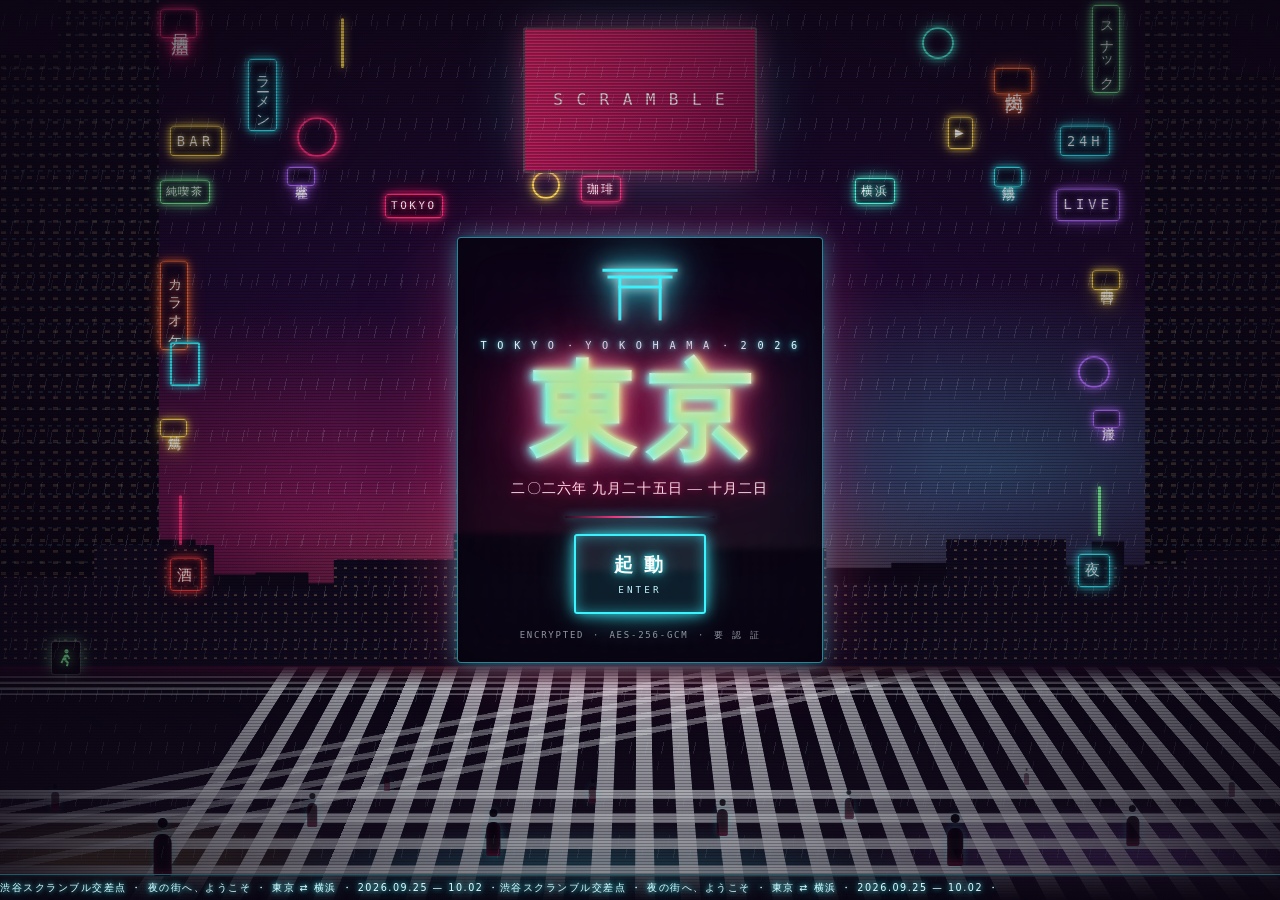
==== commit dabad0a9: "Rebuild the entry screen around a wall of neon signs The previous gate had the crossing but almost n" ====
--- a/web/index.html
+++ b/web/index.html
@@ -30,34 +30,53 @@
 </head>
 <body>
 
-<!-- 入口畫面：渋谷スクランブル交差点。點擊「起動」之後才進入解鎖，
-     行程在此之前完全不出現。視覺全以 CSS 與 inline SVG 繪製，
-     未引入任何外部字型或圖檔（CSP 只允許同源）。 -->
+<!-- 入口畫面：渋谷スクランブル交差点。按下「起動」之後才進解鎖，
+     行程在此之前完全不出現。整個場景是 CSS 與 inline SVG 畫的，
+     沒有任何外部字型或圖檔（CSP 只允許同源）。 -->
 <div id="gate">
   <div class="gate-bg" aria-hidden="true">
-    <div class="gate-sun"></div>
-
-    <!-- 遠景天際線 -->
+    <div class="sc-sky"></div>
+    <div class="sc-glow"></div>
+
     <svg class="sc-skyline" viewBox="0 0 1200 300" preserveAspectRatio="none">
       <path d="M0 300 L0 111 L40 111 L40 165 L108 165 L108 171 L154 171 L154 163 L214 163 L214 216 L266 216 L266 213 L312 213 L312 229 L364 229 L364 234 L392 234 L392 236 L420 236 L420 231 L472 231 L472 256 L532 256 L532 246 L584 246 L584 253 L612 253 L612 264 L664 264 L664 250 L716 250 L716 221 L750 221 L750 206 L818 206 L818 198 L878 198 L878 206 L946 206 L946 230 L992 230 L992 166 L1020 166 L1020 210 L1066 210 L1066 159 L1100 159 L1100 174 L1146 174 L1146 123 L1180 123 L1180 121 L1200 121 L1200 300 Z"/>
     </svg>
 
-    <!-- 地平線上的街廓：填住大樓與路口之間的空檔 -->
+    <!-- 掛招牌的暗牆 -->
+    <div class="sc-tower sc-tower-l"><div class="sc-win"></div></div>
+    <div class="sc-tower sc-tower-r"><div class="sc-win"></div></div>
     <div class="sc-mid"></div>
 
-    <!-- 路口左側大樓：亮窗、直書霓虹招牌、等化器小看板 -->
-    <div class="sc-tower sc-tower-l">
-      <div class="sc-win"></div>
-      <div class="sc-sign sc-sign-1"><span>居酒屋</span></div>
-      <div class="sc-sign sc-sign-2"><span>両替</span></div>
-      <div class="sc-eq"><i></i><i></i><i></i><i></i><i></i><i></i><i></i></div>
-    </div>
-
-    <!-- 路口右側大樓 -->
-    <div class="sc-tower sc-tower-r">
-      <div class="sc-win"></div>
-      <div class="sc-sign sc-sign-3"><span>ラーメン</span></div>
-      <div class="sc-sign sc-sign-4"><span>カラオケ</span></div>
+    <!-- 霓虹招牌牆 -->
+    <div class="sc-wall">
+      <span class="sc-sign sc-v sc-s1">居酒屋</span>
+      <span class="sc-sign sc-v sc-s2">ラーメン</span>
+      <span class="sc-tube sc-s3 sc-r2"></span>
+      <span class="sc-sign sc-v sc-s4">スナック</span>
+      <span class="sc-sign sc-v sc-s5">焼肉</span>
+      <span class="sc-ring sc-s6"></span>
+      <span class="sc-sign sc-h sc-s7 sc-r2">BAR</span>
+      <span class="sc-ring sc-s8 sc-r2"></span>
+      <span class="sc-sign sc-h sc-s9 sc-r2">24H</span>
+      <span class="sc-sign sc-h sc-s10 sc-r2">▶</span>
+      <span class="sc-sign sc-h sc-s11">純喫茶</span>
+      <span class="sc-sign sc-v sc-s12">麻雀</span>
+      <span class="sc-sign sc-h sc-s13 sc-c">TOKYO</span>
+      <span class="sc-ring sc-s14 sc-c"></span>
+      <span class="sc-sign sc-h sc-s15 sc-c">珈琲</span>
+      <span class="sc-sign sc-h sc-s16 sc-c">横浜</span>
+      <span class="sc-sign sc-v sc-s17">銭湯</span>
+      <span class="sc-sign sc-h sc-s18">LIVE</span>
+      <span class="sc-sign sc-v sc-s19">カラオケ</span>
+      <span class="sc-box sc-s20"></span>
+      <span class="sc-sign sc-v sc-s21">焼鳥</span>
+      <span class="sc-tube sc-s22"></span>
+      <span class="sc-sign sc-h sc-s23">酒</span>
+      <span class="sc-sign sc-v sc-s24">両替</span>
+      <span class="sc-ring sc-s25"></span>
+      <span class="sc-sign sc-v sc-s26">洋服</span>
+      <span class="sc-tube sc-s27"></span>
+      <span class="sc-sign sc-h sc-s28">夜</span>
     </div>
 
     <!-- 正面大型看板：四張輪播 -->
@@ -72,7 +91,6 @@
         </div>
         <div class="sc-screen-scan"></div>
       </div>
-      <div class="sc-board-glow"></div>
     </div>
 
     <!-- 行人號誌：青信号 -->
@@ -83,14 +101,14 @@
       </svg>
     </div>
 
-    <!-- 斑馬線：兩條直交、一條對角，是「スクランブル」的形狀 -->
-    <div class="sc-ground">
+    <!-- 路面 -->
+    <div class="sc-road">
       <div class="sc-zebra sc-zebra-a"></div>
       <div class="sc-zebra sc-zebra-b"></div>
       <div class="sc-zebra sc-zebra-c"></div>
       <div class="sc-zebra sc-zebra-d"></div>
       <div class="sc-zebra sc-zebra-e"></div>
-      <div class="sc-reflect"></div>
+      <div class="sc-pool"></div>
     </div>
 
     <!-- 掠過的車燈 -->
@@ -98,7 +116,7 @@
     <div class="sc-car sc-car-2"></div>
     <div class="sc-car sc-car-3"></div>
 
-    <!-- 人群：奇數往右、偶數往左，各自有深度與步伐 -->
+    <!-- 人群：奇數往右、偶數往左 -->
     <div class="sc-crowd">
       <span class="ped"><i></i></span>
       <span class="ped"><i></i></span>
@@ -116,8 +134,8 @@
 
     <div class="sc-rain sc-rain-a"></div>
     <div class="sc-rain sc-rain-b"></div>
-    <div class="gate-scan"></div>
-    <div class="gate-vignette"></div>
+    <div class="sc-scan"></div>
+    <div class="sc-vig"></div>
   </div>
 
   <div class="gate-inner">
@@ -143,7 +161,6 @@
     <p class="gate-foot">ENCRYPTED ・ AES-256-GCM ・ 要 認 証</p>
   </div>
 
-  <!-- 底部跑馬燈 -->
   <p class="sc-ticker" aria-hidden="true">
     <span class="sc-tick">
       <i>渋谷スクランブル交差点 ・ 夜の街へ、ようこそ ・ 東京 ⇄ 横浜 ・ 2026.09.25 — 10.02 ・ </i>
--- a/web/style.css
+++ b/web/style.css
@@ -402,170 +402,167 @@
 .lb-x { position: absolute; top: 12px; right: 12px; color: #fff; }
 
 /* ---------- 入口畫面：渋谷スクランブル交差点 ----------
-   夜の交差点：霓虹大樓、大型看板、雨、掠過的車燈、來回穿越的人群。
+   一整面霓虹招牌牆、透視路口、來回穿越的人群。
+
    全部以 CSS 與 inline SVG 繪製：CSP 的 default-src 'none' 不允許任何外部
-   字型或圖檔，因此字體只能取系統既有的明朝／黑體，霓虹、招牌、斑馬線、
-   亮窗一律用漸層與遮罩做出來。
-   動態只改 transform／opacity（合成器就能處理，手機上不掉幀），而且全部
-   收在 prefers-reduced-motion: no-preference 裡 —— 關掉動畫後仍是一張
-   完整的靜態夜景，不會只剩空畫面。 */
+   字型或圖檔。霓虹是疊出來的 —— 燈管的白心用 text-shadow 的第一層，外圈色暈
+   用後面幾層，管身則是 box-shadow 的內外兩道。招牌的位置與顏色寫在檔尾的
+   位置表，HTML 那 28 個 span 與這份表由同一份資料產生，不會對不起來。
+
+   會動的東西只改 transform／opacity，而且全部收在 prefers-reduced-motion:
+   no-preference 裡：關掉動畫後仍是一張完整的夜景，不是空畫面。 */
 
 #gate {
   position: fixed; inset: 0; z-index: 200;
   display: flex; align-items: center; justify-content: center;
   overflow: hidden;
-  background: #05060D;
+  background: #0B0512;
   color: #EAF6FF;
   opacity: 1;
   transition: opacity .38s ease, transform .38s ease;
 }
 #gate.out { opacity: 0; transform: scale(1.06); pointer-events: none; }
 
-/* 場景層。畫的順序即前後關係：輝光 → 天際線 → 大樓看板 → 路面 →
-   車燈 → 人群 → 雨 → 掃描線 → 暗角，不另外用 z-index。 */
+/* 場景層。畫的先後就是前後關係：天空 → 天際線 → 樓 → 招牌 → 路面 →
+   車燈 → 人群 → 雨 → 掃描線 → 暗角，不另外排 z-index。 */
 .gate-bg { position: absolute; inset: 0; overflow: hidden; }
 
-/* 都市輝光：路口的主光源，桃紅打在低雲上 */
-.gate-sun {
-  position: absolute; left: 50%; top: 54%;
-  width: min(130vw, 860px); aspect-ratio: 1;
-  transform: translate(-50%, -50%);
-  border-radius: 50%;
+/* 夜空不是純黑：整條街的霓虹會把低空染成紫紅色 */
+.sc-sky {
+  position: absolute; inset: 0;
+  background: linear-gradient(to bottom,
+    #14081F 0%, #1E0A30 30%, #2E0C38 56%, #1A0820 76%, #0B0512 100%);
+}
+.sc-glow {
+  position: absolute; inset: 0;
   background:
-    radial-gradient(circle at 50% 50%,
-      rgba(255,45,120,.50) 0%, rgba(255,45,120,.26) 32%,
-      rgba(96,26,124,.20) 54%, rgba(0,0,0,0) 71%);
-  filter: blur(8px);
-}
-
-/* 遠景天際線：只是剪影，靠上緣的一點青光把輪廓拉出來 */
+    radial-gradient(ellipse 62% 34% at 22% 58%, rgba(255,45,120,.34), transparent 70%),
+    radial-gradient(ellipse 54% 30% at 78% 52%, rgba(56,245,255,.24), transparent 70%),
+    radial-gradient(ellipse 48% 26% at 50% 68%, rgba(255,216,77,.20), transparent 70%);
+}
+
 .sc-skyline {
   position: absolute; left: -4%; right: -4%; bottom: 30%;
   width: 108%; height: 22%;
-  fill: #070B16;
-  filter: drop-shadow(0 -1px 0 rgba(56,245,255,.22));
-}
-
-/* ---- 路口兩側的大樓 ---- */
+  fill: #0E0819;
+}
+
+/* 樓體只是掛招牌的暗牆：窗光刻意壓到很暗，主角是招牌 */
 .sc-tower {
   position: absolute;
-  background: linear-gradient(to bottom, #0B1122 0%, #070A14 100%);
-  box-shadow: inset 0 0 0 1px rgba(56,245,255,.08),
-              0 0 40px rgba(5,6,13,.9);
+  background: linear-gradient(to bottom, rgba(14,8,26,.94), rgba(9,5,17,.98));
   overflow: hidden;
 }
 .sc-tower-l {
-  left: -4vw; top: 4%; width: min(28vw, 168px); height: 70%;
-  clip-path: polygon(0 9%, 50% 9%, 50% 0, 100% 0, 100% 100%, 0 100%);
+  left: -4vw; top: 0; width: min(34vw, 210px); height: 74%;
+  clip-path: polygon(0 8%, 52% 8%, 52% 0, 100% 0, 100% 100%, 0 100%);
 }
 .sc-tower-r {
-  right: -4vw; top: 11%; width: min(24vw, 146px); height: 62%;
-  clip-path: polygon(0 0, 46% 0, 46% 12%, 100% 12%, 100% 100%, 0 100%);
-}
-
-/* 地平線上的街廓：一整排帶亮窗的低樓，補住大樓與路口之間的空白 */
+  right: -4vw; top: 0; width: min(30vw, 186px); height: 74%;
+  clip-path: polygon(0 0, 46% 0, 46% 11%, 100% 11%, 100% 100%, 0 100%);
+}
+.sc-win { position: absolute; inset: 0; }
+.sc-win::before, .sc-win::after { content: ''; position: absolute; inset: 0; }
+.sc-win::before {
+  background-image: repeating-linear-gradient(to bottom,
+    rgba(255,206,138,.22) 0 3px, transparent 3px 11px);
+  mask-image: repeating-linear-gradient(to right, #000 0 5px, transparent 5px 13px);
+  -webkit-mask-image: repeating-linear-gradient(to right, #000 0 5px, transparent 5px 13px);
+}
+.sc-win::after {
+  background-image: repeating-linear-gradient(to bottom,
+    rgba(120,222,255,.16) 0 2px, transparent 2px 17px);
+  mask-image: repeating-linear-gradient(to right, #000 0 4px, transparent 4px 9px);
+  -webkit-mask-image: repeating-linear-gradient(to right, #000 0 4px, transparent 4px 9px);
+}
+/* 地平線上的街廓 */
 .sc-mid {
   position: absolute; left: -2%; right: -2%; bottom: 26%; height: 16%;
-  background: #0C1122;
+  background: #100A1E;
   clip-path: polygon(
     0 38%, 9% 38%, 9% 16%, 18% 16%, 18% 46%, 27% 46%, 27% 26%, 36% 26%,
     36% 8%, 45% 8%, 45% 34%, 55% 34%, 55% 18%, 64% 18%, 64% 42%, 73% 42%,
     73% 12%, 82% 12%, 82% 30%, 91% 30%, 91% 20%, 100% 20%, 100% 100%, 0 100%);
-  box-shadow: 0 -1px 0 rgba(56,245,255,.18);
 }
 .sc-mid::before {
   content: ''; position: absolute; inset: 0;
   background-image: repeating-linear-gradient(to bottom,
-    rgba(255,206,138,.42) 0 2px, transparent 2px 9px);
+    rgba(255,206,138,.30) 0 2px, transparent 2px 9px);
   mask-image: repeating-linear-gradient(to right, #000 0 3px, transparent 3px 10px);
   -webkit-mask-image: repeating-linear-gradient(to right, #000 0 3px, transparent 3px 10px);
 }
 
-/* 亮窗：一層漸層當窗光、另一層當遮罩切出格子，兩組週期互質才不會太整齊 */
-.sc-win { position: absolute; inset: 0; }
-.sc-win::before, .sc-win::after {
-  content: ''; position: absolute; inset: 0;
-}
-.sc-win::before {
-  background-image: repeating-linear-gradient(to bottom,
-    rgba(255,206,138,.32) 0 3px, transparent 3px 11px);
-  mask-image: repeating-linear-gradient(to right, #000 0 5px, transparent 5px 13px);
-  -webkit-mask-image: repeating-linear-gradient(to right, #000 0 5px, transparent 5px 13px);
-}
-.sc-win::after {
-  background-image: repeating-linear-gradient(to bottom,
-    rgba(120,222,255,.20) 0 2px, transparent 2px 17px);
-  mask-image: repeating-linear-gradient(to right, #000 0 4px, transparent 4px 9px);
-  -webkit-mask-image: repeating-linear-gradient(to right, #000 0 4px, transparent 4px 9px);
-}
-
-/* 直書霓虹招牌：外框發光、字帶餘暉，偶爾閃一下 */
+/* ---- 霓虹招牌 ----
+   白心＋色暈才像燈管：文字給白色，發光全交給 text-shadow 的三層色暈；
+   外框與管身用 box-shadow 的內外兩道。顏色統一走 --c。 */
+/* 招牌牆有上限寬度：招牌位置是百分比，在寬螢幕上會被推到左右兩邊，
+   中間空出一大塊。限寬之後整面牆維持在中央，兩側交給大樓的窗光。 */
+.sc-wall {
+  position: absolute; top: 0; bottom: 0; left: 50%;
+  width: min(100%, 980px);
+  transform: translateX(-50%);
+}
 .sc-sign {
   position: absolute;
-  padding: 7px 4px;
-  border: 1px solid currentColor;
-  border-radius: 2px;
+  padding: .5em .44em;
+  border: 1.5px solid var(--c);
+  border-radius: 3px;
+  background: rgba(9,5,20,.5);
+  color: #FFFFFF;
+  line-height: 1.06;
+  letter-spacing: .16em;
+  white-space: nowrap;
+  box-shadow: 0 0 7px var(--c), 0 0 20px -5px var(--c), inset 0 0 9px -2px var(--c);
+  text-shadow: 0 0 4px var(--c), 0 0 11px var(--c), 0 0 26px var(--c);
+}
+.sc-v {
   writing-mode: vertical-rl;
   font-family: "Hiragino Mincho ProN", "Yu Mincho", YuMincho,
                "Noto Serif JP", "Noto Serif TC", serif;
-  font-size: clamp(.52rem, 2.4vw, .78rem);
-  letter-spacing: .18em;
-  line-height: 1;
-  background: rgba(5,6,13,.55);
-  box-shadow: 0 0 12px currentColor, inset 0 0 10px rgba(255,255,255,.10);
-  text-shadow: 0 0 8px currentColor;
-}
-.sc-sign span { color: #F4FAFF; }
-.sc-sign-1 { right: 8%;  top: 8%;  color: #FF2D78; }
-.sc-sign-2 { right: 46%; top: 40%; color: #FFC64D; }
-.sc-sign-3 { left: 10%;  top: 14%; color: #38F5FF; }
-.sc-sign-4 { left: 48%;  top: 48%; color: #FF2D78; }
-
-/* 小看板：七根跳動的等化器 */
-.sc-eq {
-  position: absolute; left: 8%; bottom: 12%;
-  display: flex; align-items: flex-end; gap: 3px;
-  width: 46%; height: 9%;
-  padding: 4px;
-  background: rgba(5,6,13,.72);
-  box-shadow: inset 0 0 0 1px rgba(56,245,255,.35), 0 0 14px rgba(56,245,255,.22);
-}
-.sc-eq i {
-  flex: 1; height: 100%;
-  transform-origin: 50% 100%;
-  transform: scaleY(.45);
-  background: linear-gradient(to top, #38F5FF, #FF2D78);
+}
+.sc-h { font-family: ui-monospace, SFMono-Regular, Menlo, Consolas, monospace; }
+/* 無字的純燈管：霓虹街上本來就有一堆只是形狀的燈 */
+.sc-ring {
+  position: absolute; aspect-ratio: 1;
+  border: 2.5px solid var(--c); border-radius: 50%;
+  box-shadow: 0 0 9px var(--c), 0 0 26px -7px var(--c), inset 0 0 11px -3px var(--c);
+}
+.sc-box {
+  position: absolute;
+  border: 2px solid var(--c); border-radius: 2px;
+  box-shadow: 0 0 9px var(--c), inset 0 0 13px -4px var(--c);
+}
+.sc-tube {
+  position: absolute;
+  border-radius: 3px; background: var(--c);
+  box-shadow: 0 0 9px var(--c), 0 0 24px -4px var(--c);
 }
 
 /* ---- 正面大型看板 ---- */
 .sc-board {
-  position: absolute; left: 50%; top: 6%;
-  width: min(42vw, 258px); aspect-ratio: 16 / 10;
+  position: absolute; left: 50%; top: 3%;
+  width: min(40vw, 26vh, 250px); aspect-ratio: 16 / 10;
   transform: translateX(-50%);
 }
 .sc-screen {
   position: absolute; inset: 0;
   overflow: hidden;
-  border: 1px solid rgba(234,246,255,.22);
+  border: 2px solid rgba(255,255,255,.28);
   border-radius: 3px;
-  background: #05060D;
-  box-shadow: 0 0 30px rgba(255,45,120,.35), 0 0 60px rgba(56,245,255,.18);
-}
-/* 五張投影片、最後一張與第一張相同，捲到底時接回起點不會有回捲動作 */
-.sc-reel {
-  display: flex; flex-direction: column;
-  height: 500%;
-}
+  background: #0B0512;
+  box-shadow: 0 0 26px rgba(255,45,120,.45), 0 0 70px -10px rgba(56,245,255,.35);
+}
+/* 五張投影片、最後一張與第一張相同：捲到底接回起點時不會倒帶 */
+.sc-reel { display: flex; flex-direction: column; height: 500%; }
 .sc-slide {
   display: flex; align-items: center; justify-content: center;
-  height: 20%;
-  padding: 0 6%;
+  height: 20%; padding: 0 6%;
   text-align: center;
   font-size: clamp(.62rem, 3vw, 1rem);
   letter-spacing: .12em;
 }
 .sc-slide-a {
-  background: linear-gradient(135deg, #FF2D78, #7A1350);
+  background: linear-gradient(135deg, #FF2D78, #6E0F45);
   font-family: ui-monospace, SFMono-Regular, Menlo, Consolas, monospace;
   color: #FFF3F8;
 }
@@ -577,12 +574,12 @@
   color: #04121A;
 }
 .sc-slide-c {
-  background: linear-gradient(135deg, #10162B, #05060D);
+  background: linear-gradient(135deg, #2A0C38, #0B0512);
   font-family: ui-monospace, SFMono-Regular, Menlo, Consolas, monospace;
   color: #38F5FF;
 }
 .sc-slide-d {
-  background: linear-gradient(135deg, #FFC64D, #B4600B);
+  background: linear-gradient(135deg, #FFD84D, #A85A0B);
   font-family: "Hiragino Mincho ProN", "Yu Mincho", YuMincho,
                "Noto Serif JP", "Noto Serif TC", serif;
   font-size: clamp(1rem, 5.5vw, 1.9rem);
@@ -591,44 +588,37 @@
 .sc-screen-scan {
   position: absolute; inset: 0;
   background: repeating-linear-gradient(to bottom,
-    rgba(0,0,0,.34) 0 1px, transparent 1px 3px);
-}
-/* 看板打在空氣裡的光 */
-.sc-board-glow {
-  position: absolute; left: -24%; right: -24%; top: -18%; bottom: -34%;
-  background: radial-gradient(ellipse at 50% 40%,
-    rgba(255,45,120,.16) 0%, rgba(56,245,255,.06) 44%, transparent 72%);
-  filter: blur(4px);
+    rgba(0,0,0,.32) 0 1px, transparent 1px 3px);
 }
 
 /* ---- 行人號誌 ---- */
 .sc-signal {
-  position: absolute; left: 5vw; bottom: 24%;
+  position: absolute; left: 4vw; bottom: 25%;
   display: flex; align-items: center; justify-content: center;
   width: 30px; height: 34px;
-  border: 1px solid rgba(234,246,255,.30);
+  border: 1px solid rgba(234,246,255,.32);
   border-radius: 3px;
-  background: #05060D;
-  box-shadow: 0 0 14px rgba(124,255,155,.30);
+  background: #0B0512;
+  box-shadow: 0 0 16px -2px rgba(124,255,155,.7);
 }
 .sc-signal::after {
   content: ''; position: absolute; top: 100%; left: 50%;
-  width: 2px; height: 46px;
+  width: 2px; height: 44px;
   transform: translateX(-50%);
   background: linear-gradient(to bottom, rgba(234,246,255,.22), transparent);
 }
 .sc-signal svg {
   width: 20px; height: 24px;
   fill: #7CFF9B;
-  filter: drop-shadow(0 0 5px rgba(124,255,155,.95));
-}
-
-/* ---- 路面：斑馬線 ----
-   整塊平面用 rotateX 壓成地面，子元素在平面的座標系裡排：
-   下緣是眼前、上緣是遠處，上緣用遮罩淡出當作地平線。 */
-.sc-ground {
+  filter: drop-shadow(0 0 6px rgba(124,255,155,.95));
+}
+
+/* ---- 路面 ----
+   整塊平面用 rotateX 壓成地面，子元素在平面座標裡排：下緣是眼前、上緣是遠處。
+   俯角刻意只有 48 度：角度再大，整條路就會被壓成畫面最下緣的一條細帶。 */
+.sc-road {
   position: absolute; left: -55%; right: -55%; bottom: 0; height: 56%;
-  background: linear-gradient(to top, #141926 0%, #0A0E18 76%, #05060D 100%);
+  background: linear-gradient(to top, #1A1226 0%, #0E0819 76%, #0B0512 100%);
   transform: perspective(850px) rotateX(48deg);
   transform-origin: 50% 100%;
   mask-image: linear-gradient(to bottom, transparent 0%, #000 12%);
@@ -636,85 +626,74 @@
   overflow: hidden;
 }
 .sc-zebra { position: absolute; }
-/* 往對街去的那條：白條與行進方向同向，於是在透視裡收向地平線 */
+/* 兩條縱向、兩條橫向、一條對角 —— 湊齊才是スクランブル的形狀 */
 .sc-zebra-a {
   left: 31%; right: 41%; top: 0; bottom: 0;
   background: repeating-linear-gradient(to right,
-    rgba(240,250,255,.66) 0 20px, transparent 20px 46px);
-}
-/* 橫在眼前的那條 */
+    rgba(245,250,255,.72) 0 20px, transparent 20px 46px);
+}
 .sc-zebra-b {
+  left: 60%; right: 12%; top: 0; bottom: 0;
+  background: repeating-linear-gradient(to right,
+    rgba(245,250,255,.66) 0 20px, transparent 20px 46px);
+}
+.sc-zebra-c {
   left: 0; right: 0; top: 62%; height: 34%;
   background: repeating-linear-gradient(to bottom,
-    rgba(240,250,255,.62) 0 18px, transparent 18px 46px);
-}
-/* 對角線：スクランブル的招牌 */
-.sc-zebra-c {
+    rgba(245,250,255,.68) 0 18px, transparent 18px 46px);
+}
+.sc-zebra-d {
+  left: 0; right: 0; top: 6%; height: 11%;
+  background: repeating-linear-gradient(to bottom,
+    rgba(245,250,255,.38) 0 7px, transparent 7px 17px);
+}
+.sc-zebra-e {
   left: -8%; right: -8%; top: 12%; height: 30%;
   transform: rotate(-22deg);
   background: repeating-linear-gradient(to bottom,
-    rgba(240,250,255,.40) 0 14px, transparent 14px 38px);
-}
-/* 右邊那條：兩條平行的縱向斑馬線加上對角線，才是スクランブル的形狀 */
-.sc-zebra-e {
-  left: 60%; right: 12%; top: 0; bottom: 0;
-  background: repeating-linear-gradient(to right,
-    rgba(240,250,255,.58) 0 20px, transparent 20px 46px);
-}
-
-/* 對街那條：遠側收在地平線前，路口才是封閉的 */
-.sc-zebra-d {
-  left: 0; right: 0; top: 6%; height: 11%;
-  background: repeating-linear-gradient(to bottom,
-    rgba(240,250,255,.34) 0 7px, transparent 7px 17px);
-}
-
-/* 濕柏油上的霓虹倒影 */
-.sc-reflect {
+    rgba(245,250,255,.42) 0 14px, transparent 14px 38px);
+}
+/* 濕柏油：一整排招牌在地上化成一攤攤顏色 */
+.sc-pool {
   position: absolute; inset: 0;
   background:
-    radial-gradient(ellipse 34% 26% at 26% 84%, rgba(255,45,120,.50), transparent 70%),
-    radial-gradient(ellipse 30% 22% at 72% 76%, rgba(56,245,255,.42), transparent 70%),
-    radial-gradient(ellipse 24% 18% at 50% 96%, rgba(255,198,77,.32), transparent 70%);
-  filter: blur(6px);
+    radial-gradient(ellipse 20% 30% at 10% 74%, rgba(255,45,120,.55), transparent 72%),
+    radial-gradient(ellipse 16% 26% at 27% 88%, rgba(255,216,77,.44), transparent 72%),
+    radial-gradient(ellipse 20% 30% at 48% 96%, rgba(56,245,255,.44), transparent 72%),
+    radial-gradient(ellipse 16% 26% at 70% 86%, rgba(176,107,255,.44), transparent 72%),
+    radial-gradient(ellipse 20% 30% at 90% 74%, rgba(124,255,155,.40), transparent 72%);
   mix-blend-mode: screen;
 }
 
 /* ---- 掠過的車燈 ---- */
-.sc-car {
-  position: absolute; left: 0;
-  height: 3px; width: 30vw;
-  border-radius: 3px;
-  opacity: 0;
-  filter: blur(1px);
-}
+.sc-car { position: absolute; left: 0; height: 3px; width: 30vw; border-radius: 3px; opacity: 0; }
 .sc-car-1 {
   bottom: 23%;
   background: linear-gradient(to right, transparent,
-    rgba(255,90,130,.85) 60%, rgba(255,236,242,.95) 86%, transparent);
+    rgba(255,90,130,.9) 60%, rgba(255,236,242,1) 86%, transparent);
 }
 .sc-car-2 {
   bottom: 25.5%; height: 4px; width: 38vw;
   background: linear-gradient(to left, transparent,
-    rgba(140,230,255,.80) 60%, rgba(255,255,255,.95) 88%, transparent);
+    rgba(140,230,255,.85) 60%, rgba(255,255,255,1) 88%, transparent);
 }
 .sc-car-3 {
   bottom: 21%; height: 2px; width: 24vw;
   background: linear-gradient(to right, transparent,
-    rgba(255,198,77,.70) 66%, rgba(255,247,224,.9) 90%, transparent);
+    rgba(255,216,77,.8) 66%, rgba(255,247,224,1) 90%, transparent);
 }
 
 /* ---- 人群 ----
-   剪影只有身體與頭：這個尺寸下畫五官反而糊成一團。
-   左右移動放在 .ped、上下的步伐放在裡面的 <i>，兩個 transform 才不會互相覆寫。 */
+   剪影只有身體與頭，這個尺寸畫五官只會糊成一團。
+   左右位移放在 .ped、上下的步伐放在裡面的 <i>，兩個 transform 才不會打架。 */
 .sc-crowd { position: absolute; left: 0; right: 0; bottom: 24px; height: 22%; }
 .ped { position: absolute; left: 0; aspect-ratio: .42; }
 .ped i {
   position: relative; display: block;
   width: 100%; height: 100%;
-  background: #02040A;
+  background: #05030C;
   border-radius: 42% 42% 16% 16% / 22% 22% 8% 8%;
-  box-shadow: 0 0 7px rgba(56,245,255,.42), inset 0 -5px 7px rgba(255,45,120,.16);
+  box-shadow: 0 0 8px -1px rgba(56,245,255,.55), inset 0 -5px 8px -2px rgba(255,45,120,.45);
 }
 .ped i::before {
   content: ''; position: absolute; left: 50%; top: -38%;
@@ -722,10 +701,10 @@
   transform: translateX(-50%);
   border-radius: 50%;
   background: inherit;
-  box-shadow: 0 0 5px rgba(56,245,255,.40);
-}
-/* 每個人的深度：越遠越小、越淡、走得越慢。靜態時 translateX 讓他們散開，
-   動畫一跑就會被 keyframes 覆寫掉。 */
+  box-shadow: 0 0 6px -1px rgba(56,245,255,.5);
+}
+/* 每個人的深度：越遠越小、越淡、走得越慢。靜態時 translateX 讓他們散在路口，
+   動畫一跑就會被 keyframes 蓋過去。 */
 .ped:nth-child(1 ) { bottom: 0%;   height: 42px; opacity: 0.98; transform: translateX(12vw); animation-duration: 11s; animation-delay: -1s; }
 .ped:nth-child(2 ) { bottom: 5%;   height: 38px; opacity: 0.95; transform: translateX(74vw); animation-duration: 13s; animation-delay: -8s; }
 .ped:nth-child(3 ) { bottom: 10%;  height: 34px; opacity: 0.92; transform: translateX(38vw); animation-duration: 12s; animation-delay: -5s; }
@@ -747,135 +726,145 @@
 }
 .sc-rain-a {
   background-image: repeating-linear-gradient(to bottom,
-    rgba(198,238,255,.13) 0 12px, transparent 12px 52px);
+    rgba(214,238,255,.16) 0 12px, transparent 12px 52px);
   mask-image: repeating-linear-gradient(to right, #000 0 1px, transparent 1px 16px);
   -webkit-mask-image: repeating-linear-gradient(to right, #000 0 1px, transparent 1px 16px);
 }
 .sc-rain-b {
   background-image: repeating-linear-gradient(to bottom,
-    rgba(198,238,255,.08) 0 9px, transparent 9px 37px);
+    rgba(214,238,255,.10) 0 9px, transparent 9px 37px);
   mask-image: repeating-linear-gradient(to right, #000 0 1px, transparent 1px 25px);
   -webkit-mask-image: repeating-linear-gradient(to right, #000 0 1px, transparent 1px 25px);
 }
 
-/* CRT 掃描線 */
-.gate-scan {
+.sc-scan {
   position: absolute; inset: 0;
-  background: repeating-linear-gradient(
-    to bottom, rgba(0,0,0,.30) 0 1px, transparent 1px 3px);
+  background: repeating-linear-gradient(to bottom,
+    rgba(0,0,0,.26) 0 1px, transparent 1px 3px);
   mix-blend-mode: multiply;
 }
-.gate-vignette {
+.sc-vig {
   position: absolute; inset: 0;
   background: radial-gradient(ellipse at 50% 46%,
-    transparent 26%, rgba(5,6,13,.66) 76%, #05060D 100%);
-}
-
-/* ---- 中央文字 ---- */
+    transparent 34%, rgba(11,5,18,.58) 78%, rgba(11,5,18,.92) 100%);
+}
+
+/* ---- 中央招牌 ----
+   背後是一整面亮招牌，文字非得有自己的燈箱才讀得出來。 */
 .gate-inner {
   position: relative; z-index: 10;
-  padding: 24px;
+  padding: 18px 22px 20px;
   text-align: center;
-}
-/* 背後的路口很亮也很雜，文字要壓一層暗幕才讀得出來 */
-.gate-inner::before {
-  content: ''; position: absolute; inset: -10% -14%; z-index: -1;
-  background: radial-gradient(ellipse at 50% 50%,
-    rgba(5,6,13,.92) 0%, rgba(5,6,13,.70) 46%, rgba(5,6,13,0) 76%);
-}
-
-/* 鳥居：站在圓前的剪影，描邊發青色霓虹光 */
-/* 置於內容流中而非絕對定位：鳥居當背景時，橫樑會隨視窗尺寸壓到標題上，
-   且標題在大螢幕會高過開口，無法只靠一組位移值同時對準手機與桌面。 */
+  border: 1.5px solid rgba(56,245,255,.55);
+  border-radius: 4px;
+  background: rgba(8,4,17,.7);
+  box-shadow: 0 0 22px -2px rgba(56,245,255,.5), 0 0 80px -20px rgba(255,45,120,.6),
+              inset 0 0 44px rgba(8,4,17,.9);
+  backdrop-filter: blur(3px);
+  -webkit-backdrop-filter: blur(3px);
+}
+
 .gate-torii {
-  width: clamp(78px, 20vw, 106px);
-  margin: 0 auto 12px;
+  width: clamp(62px, 15vw, 84px);
+  margin: 0 auto 6px;
   color: #38F5FF;
-  opacity: .92;
 }
 .gate-torii svg {          /* 覆寫全域 svg 22px 保底尺寸 */
   width: 100%; height: auto;
-  filter: drop-shadow(0 0 6px rgba(56,245,255,.9))
-          drop-shadow(0 0 22px rgba(56,245,255,.45));
+  filter: drop-shadow(0 0 4px rgba(255,255,255,.9))
+          drop-shadow(0 0 10px rgba(56,245,255,1))
+          drop-shadow(0 0 26px rgba(56,245,255,.7));
 }
 
 .gate-kicker {
-  margin: 0 0 10px;
+  margin: 0 0 8px;
   font-family: ui-monospace, SFMono-Regular, Menlo, Consolas, monospace;
-  font-size: .66rem; letter-spacing: .22em;
-  color: #38F5FF;
-  text-shadow: 0 0 10px rgba(56,245,255,.75);
-}
-
-/* 標題以明朝體排出和風骨架，再用前後兩層做霓虹色差 */
+  font-size: clamp(.5rem, 1.7vw, .64rem); letter-spacing: clamp(.1em, .5vw, .22em);
+  color: #EAFDFF;
+  text-shadow: 0 0 4px #38F5FF, 0 0 12px #38F5FF, 0 0 28px rgba(56,245,255,.8);
+}
+
+/* 標題就是整條街最大的一塊霓虹：白心、桃紅色暈，外加一層青色的管影 */
 .gate-title {
   position: relative;
   margin: 0;
   font-family: "Hiragino Mincho ProN", "Yu Mincho", YuMincho,
                "Noto Serif JP", "Noto Serif TC", "Songti TC", serif;
-  font-size: clamp(3.6rem, 19vw, 7.4rem);
+  font-size: clamp(3.4rem, 17vw, 6.6rem);
   font-weight: 600;
   line-height: 1;
   letter-spacing: .1em;
   text-indent: .1em;              /* 補回字距造成的右偏 */
-  color: #F7FBFF;
-  text-shadow: 0 0 18px rgba(255,255,255,.35),
-               0 0 52px rgba(255,45,120,.55);
+  color: #FFF7FA;
+  text-shadow: 0 0 5px #fff, 0 0 14px #FF2D78, 0 0 30px #FF2D78,
+               0 0 60px rgba(255,45,120,.85), 0 0 110px rgba(255,45,120,.5);
 }
 .gate-title::before,
 .gate-title::after {
   content: attr(data-text);
   position: absolute; inset: 0;
   text-indent: .1em;
-}
-.gate-title::before { color: #FF2D78; transform: translate(-3px, 1px); opacity: .82; }
-.gate-title::after  { color: #38F5FF; transform: translate(3px, -1px); opacity: .72; }
+  color: transparent;
+}
+.gate-title::before {
+  transform: translate(-3px, 1px);
+  text-shadow: 0 0 8px rgba(56,245,255,.9), 0 0 22px rgba(56,245,255,.6);
+}
+.gate-title::after {
+  transform: translate(3px, -1px);
+  text-shadow: 0 0 8px rgba(255,216,77,.5), 0 0 20px rgba(255,216,77,.3);
+}
 
 .gate-sub {
-  margin: 12px 0 0;
+  margin: 10px 0 0;
   font-family: "Hiragino Mincho ProN", "Yu Mincho", YuMincho,
                "Noto Serif JP", "Noto Serif TC", serif;
-  font-size: .92rem; letter-spacing: .14em;
-  color: rgba(234,246,255,.86);
+  font-size: clamp(.72rem, 3.4vw, .9rem); letter-spacing: .08em;
+  color: #FFF6FB;
+  text-shadow: 0 0 6px rgba(255,45,120,.7), 0 0 18px rgba(255,45,120,.4);
 }
 
 .gate-rule {
-  width: 132px; height: 1px; margin: 18px auto;
+  width: 150px; height: 2px; margin: 16px auto;
+  border-radius: 2px;
   background: linear-gradient(to right, transparent, #FF2D78, #38F5FF, transparent);
+  box-shadow: 0 0 10px rgba(56,245,255,.8);
 }
 
 .gate-enter {
   display: inline-flex; flex-direction: column; align-items: center; gap: 3px;
-  padding: 15px 40px;
-  background: rgba(56,245,255,.07);
-  border: 1px solid rgba(56,245,255,.75);
-  border-radius: 2px;
-  color: #EAF6FF;
-  box-shadow: 0 0 16px rgba(56,245,255,.32), inset 0 0 20px rgba(56,245,255,.12);
-  transition: background .2s ease, box-shadow .2s ease, color .2s ease;
+  padding: 14px 38px;
+  background: rgba(56,245,255,.10);
+  border: 2px solid #38F5FF;
+  border-radius: 3px;
+  color: #FFFFFF;
+  box-shadow: 0 0 14px -1px #38F5FF, 0 0 40px -12px #38F5FF,
+              inset 0 0 18px -6px #38F5FF;
+  transition: background .2s ease, box-shadow .2s ease, transform .1s ease;
 }
 .gate-enter-ja {
   font-family: "Hiragino Mincho ProN", "Yu Mincho", YuMincho,
                "Noto Serif JP", "Noto Serif TC", serif;
   font-size: 1.16rem; font-weight: 600; letter-spacing: .16em;
+  text-shadow: 0 0 6px #38F5FF, 0 0 18px rgba(56,245,255,.7);
 }
 .gate-enter-en {
   font-family: ui-monospace, SFMono-Regular, Menlo, Consolas, monospace;
-  font-size: .6rem; letter-spacing: .34em;
-  color: #38F5FF;
+  font-size: .58rem; letter-spacing: .34em;
+  color: #BFF7FF;
 }
 .gate-enter:hover, .gate-enter:focus-visible {
-  background: rgba(56,245,255,.18);
-  box-shadow: 0 0 26px rgba(56,245,255,.6), inset 0 0 26px rgba(56,245,255,.2);
+  background: rgba(56,245,255,.24);
+  box-shadow: 0 0 22px 0 #38F5FF, 0 0 60px -10px #38F5FF, inset 0 0 26px -6px #38F5FF;
   outline: none;
 }
 .gate-enter:active { transform: translateY(1px); }
 
 .gate-foot {
-  margin: 16px 0 0;
+  margin: 14px 0 0;
   font-family: ui-monospace, SFMono-Regular, Menlo, Consolas, monospace;
-  font-size: .58rem; letter-spacing: .2em;
-  color: rgba(234,246,255,.45);
+  font-size: .56rem; letter-spacing: .2em;
+  color: rgba(234,246,255,.6);
 }
 
 /* ---- 底部跑馬燈：兩份相同的文字接成一條，捲過一份的寬度就回到原點 ---- */
@@ -883,41 +872,82 @@
   position: absolute; left: 0; right: 0; bottom: 0; z-index: 10;
   margin: 0; padding: 5px 0;
   overflow: hidden;
-  background: linear-gradient(to top, rgba(5,6,13,.95), rgba(5,6,13,.55));
-  border-top: 1px solid rgba(56,245,255,.20);
+  background: linear-gradient(to top, rgba(11,5,18,.96), rgba(11,5,18,.5));
+  border-top: 1px solid rgba(56,245,255,.35);
   font-size: .6rem; letter-spacing: .16em;
-  color: rgba(56,245,255,.72);
-  text-shadow: 0 0 8px rgba(56,245,255,.4);
+  color: #DFFBFF;
+  text-shadow: 0 0 5px #38F5FF, 0 0 16px rgba(56,245,255,.7);
 }
 .sc-tick { display: flex; width: max-content; }
 .sc-tick i { font-style: normal; white-space: nowrap; }
 
+/* ---- 招牌位置表 ----
+   一行一塊招牌：--c 是燈管顏色，其餘是位置與字級。
+   同一份表也生出 HTML 裡那 28 個 span。 */
+.sc-s1  { --c: #FF2D78; top:1%;left:1%;font-size:clamp(.62rem,3.4vw,1.15rem); }
+.sc-s2  { --c: #38F5FF; top:6.5%;left:10%;font-size:clamp(.5rem,2.5vw,.86rem); }
+.sc-s3  { --c: #FFD84D; top:2%;left:19.5%;width:3px;height:clamp(30px,8vw,50px); }
+.sc-s4  { --c: #7CFF9B; top:0.5%;right:1%;font-size:clamp(.5rem,2.5vw,.86rem); }
+.sc-s5  { --c: #FF6B35; top:7.5%;right:10%;font-size:clamp(.62rem,3.4vw,1.15rem); }
+.sc-s6  { --c: #4DFFE1; top:3%;right:18%;width:clamp(20px,5.2vw,32px); }
+.sc-s7  { --c: #FFD84D; top:14%;left:2%;letter-spacing:.32em;font-size:clamp(.5rem,2.5vw,.86rem); }
+.sc-s8  { --c: #FF2D78; top:13%;left:15%;width:clamp(24px,6.4vw,40px); }
+.sc-s9  { --c: #38F5FF; top:14%;right:2%;letter-spacing:.28em;font-size:clamp(.5rem,2.5vw,.86rem); }
+.sc-s10 { --c: #FFD84D; top:13%;right:16%;font-size:clamp(.52rem,2.6vw,.9rem); }
+.sc-s11 { --c: #7CFF9B; top:20%;left:1%;font-size:clamp(.4rem,2vw,.68rem); }
+.sc-s12 { --c: #B06BFF; top:18.5%;left:14%;font-size:clamp(.48rem,2.4vw,.84rem); }
+.sc-s13 { --c: #FF2D78; top:21.5%;left:24%;letter-spacing:.24em;font-size:clamp(.4rem,2vw,.68rem); }
+.sc-s14 { --c: #FFD84D; top:19%;left:39%;width:clamp(18px,4.6vw,28px); }
+.sc-s15 { --c: #FF2D78; top:19.6%;left:44%;font-size:clamp(.42rem,2.1vw,.72rem); }
+.sc-s16 { --c: #4DFFE1; top:19.8%;right:24%;font-size:clamp(.42rem,2.1vw,.72rem); }
+.sc-s17 { --c: #38F5FF; top:18.6%;right:11%;font-size:clamp(.48rem,2.4vw,.84rem); }
+.sc-s18 { --c: #B06BFF; top:21%;right:1%;letter-spacing:.26em;font-size:clamp(.52rem,2.6vw,.9rem); }
+.sc-s19 { --c: #FF6B35; top:29%;left:1%;font-size:clamp(.5rem,2.5vw,.86rem); }
+.sc-s20 { --c: #38F5FF; top:38%;left:2%;width:clamp(18px,4.8vw,30px);height:clamp(28px,7vw,44px); }
+.sc-s21 { --c: #FFD84D; top:46.5%;left:1%;font-size:clamp(.46rem,2.3vw,.8rem); }
+.sc-s22 { --c: #FF2D78; top:55%;left:3%;width:3px;height:clamp(30px,8vw,50px); }
+.sc-s23 { --c: #FF3B3B; top:62%;left:2%;font-size:clamp(.54rem,2.8vw,.95rem); }
+.sc-s24 { --c: #FFD84D; top:30%;right:1%;font-size:clamp(.5rem,2.5vw,.86rem); }
+.sc-s25 { --c: #B06BFF; top:39.5%;right:2%;width:clamp(20px,5.2vw,32px); }
+.sc-s26 { --c: #B06BFF; top:45.5%;right:1%;font-size:clamp(.46rem,2.3vw,.8rem); }
+.sc-s27 { --c: #7CFF9B; top:54%;right:3%;width:3px;height:clamp(30px,8vw,50px); }
+.sc-s28 { --c: #38F5FF; top:61.5%;right:2%;font-size:clamp(.54rem,2.8vw,.95rem); }
+
 /* ---- 動態 ---- */
-@keyframes gate-pulse {
-  0%, 100% { opacity: .92; }
-  50%      { opacity: .66; }
-}
-@keyframes gate-glitch {
+@keyframes sc-torii {
+  0%, 100% { opacity: 1; }
+  50%      { opacity: .72; }
+}
+@keyframes sc-glitch {
   0%, 92%, 100% { transform: translate(-3px, 1px); }
-  94%           { transform: translate(-8px, -2px) skewX(-6deg); }
+  94%           { transform: translate(-9px, -2px) skewX(-6deg); }
   96%           { transform: translate(-1px, 3px) skewX(4deg); }
 }
-@keyframes gate-glitch-alt {
+@keyframes sc-glitch-alt {
   0%, 92%, 100% { transform: translate(3px, -1px); }
-  94%           { transform: translate(8px, 2px) skewX(6deg); }
+  94%           { transform: translate(9px, 2px) skewX(6deg); }
   96%           { transform: translate(1px, -3px) skewX(-4deg); }
 }
-/* 招牌接觸不良：大部分時間亮著，偶爾連閃兩下 */
-@keyframes sc-flicker {
+/* 三種接觸不良：大部分時間亮著，偶爾連閃兩下 */
+@keyframes sc-flick-a {
   0%, 86%, 100% { opacity: 1; }
-  88%, 92%      { opacity: .28; }
+  88%, 92%      { opacity: .22; }
   90%, 94%      { opacity: 1; }
 }
-@keyframes sc-eq {
-  0%   { transform: scaleY(.18); }
-  100% { transform: scaleY(1); }
-}
-/* 五張投影片：每張停約兩秒再換下一張 */
+@keyframes sc-flick-b {
+  0%, 70%, 100% { opacity: 1; }
+  72%, 76%, 80% { opacity: .3; }
+  74%, 78%, 82% { opacity: 1; }
+}
+@keyframes sc-flick-c {
+  0%, 44%, 100% { opacity: 1; }
+  46%           { opacity: .35; }
+  48%           { opacity: 1; }
+}
+@keyframes sc-breathe {
+  0%, 100% { opacity: 1; }
+  50%      { opacity: .78; }
+}
 @keyframes sc-reel {
   0%,   16%  { transform: translateY(0); }
   20%,  36%  { transform: translateY(-20%); }
@@ -926,64 +956,46 @@
   80%, 100%  { transform: translateY(-80%); }
 }
 @keyframes sc-signal {
-  0%, 70%   { opacity: 1; }
-  75%, 85%, 95% { opacity: .25; }
+  0%, 70%        { opacity: 1; }
+  75%, 85%, 95%  { opacity: .25; }
   80%, 90%, 100% { opacity: 1; }
 }
 @keyframes sc-shimmer {
-  0%, 100% { opacity: .85; }
+  0%, 100% { opacity: .82; }
   50%      { opacity: 1; }
 }
-@keyframes sc-car {
-  0%        { transform: translateX(-34vw); opacity: 0; }
-  8%        { opacity: 1; }
-  70%       { opacity: 1; }
-  100%      { transform: translateX(130vw); opacity: 0; }
-}
-@keyframes sc-car-back {
-  0%        { transform: translateX(130vw); opacity: 0; }
-  8%        { opacity: 1; }
-  70%       { opacity: 1; }
-  100%      { transform: translateX(-42vw); opacity: 0; }
-}
-@keyframes ped-right {
-  from { transform: translateX(-16vw); }
-  to   { transform: translateX(116vw); }
-}
-@keyframes ped-left {
-  from { transform: translateX(116vw); }
-  to   { transform: translateX(-16vw); }
-}
-@keyframes ped-step {
-  from { transform: translateY(0)     scaleX(1); }
-  to   { transform: translateY(-2.5%) scaleX(.94); }
-}
+@keyframes sc-car      { 0% { transform: translateX(-34vw); opacity: 0; } 8%, 70% { opacity: 1; } 100% { transform: translateX(130vw); opacity: 0; } }
+@keyframes sc-car-back { 0% { transform: translateX(130vw); opacity: 0; } 8%, 70% { opacity: 1; } 100% { transform: translateX(-42vw); opacity: 0; } }
+@keyframes ped-right { from { transform: translateX(-16vw); } to { transform: translateX(116vw); } }
+@keyframes ped-left  { from { transform: translateX(116vw); } to { transform: translateX(-16vw); } }
+@keyframes ped-step  { from { transform: translateY(0) scaleX(1); } to { transform: translateY(-2.5%) scaleX(.94); } }
 @keyframes sc-rain-a { to { transform: skewX(-11deg) translateY(52px); } }
 @keyframes sc-rain-b { to { transform: skewX(-11deg) translateY(37px); } }
-@keyframes sc-tick { to { transform: translateX(-50%); } }
+@keyframes sc-tick   { to { transform: translateX(-50%); } }
 
 @media (prefers-reduced-motion: no-preference) {
-  .gate-torii { animation: gate-pulse 3.4s ease-in-out infinite; }
-  .gate-title::before { animation: gate-glitch 5.5s steps(1, end) infinite; }
-  .gate-title::after  { animation: gate-glitch-alt 5.5s steps(1, end) infinite; }
-
-  .sc-sign-1 { animation: sc-flicker 9s   steps(1, end) infinite; }
-  .sc-sign-2 { animation: sc-flicker 6.5s steps(1, end) infinite .8s; }
-  .sc-sign-3 { animation: sc-flicker 11s  steps(1, end) infinite 2s; }
-  .sc-sign-4 { animation: sc-flicker 7.5s steps(1, end) infinite 3.4s; }
-
-  .sc-eq i { animation: sc-eq .7s ease-in-out infinite alternate; }
-  .sc-eq i:nth-child(1) { animation-duration: .52s; }
-  .sc-eq i:nth-child(2) { animation-duration: .78s; animation-delay: -.2s; }
-  .sc-eq i:nth-child(3) { animation-duration: .44s; animation-delay: -.35s; }
-  .sc-eq i:nth-child(4) { animation-duration: .92s; animation-delay: -.1s; }
-  .sc-eq i:nth-child(5) { animation-duration: .61s; animation-delay: -.5s; }
-  .sc-eq i:nth-child(6) { animation-duration: .83s; animation-delay: -.28s; }
-  .sc-eq i:nth-child(7) { animation-duration: .49s; animation-delay: -.66s; }
+  .gate-torii { animation: sc-torii 3.4s ease-in-out infinite; }
+  .gate-title::before { animation: sc-glitch 5.5s steps(1, end) infinite; }
+  .gate-title::after  { animation: sc-glitch-alt 5.5s steps(1, end) infinite; }
+  .gate-enter { animation: sc-breathe 2.8s ease-in-out infinite; }
+
+  /* 招牌閃爍：同一支動畫配上互質的週期與負延遲，就不會整條街一起閃 */
+  .sc-s1  { animation: sc-flick-a 9s steps(1, end) infinite 0s; }
+  .sc-s7  { animation: sc-flick-a 11s steps(1, end) infinite 1.5s; }
+  .sc-s14 { animation: sc-flick-a 13s steps(1, end) infinite 4s; }
+  .sc-s21 { animation: sc-flick-a 7.5s steps(1, end) infinite 2.2s; }
+  .sc-s27 { animation: sc-flick-a 15s steps(1, end) infinite 6s; }
+  .sc-s4  { animation: sc-flick-b 5.5s steps(1, end) infinite 0.8s; }
+  .sc-s18 { animation: sc-flick-b 6.5s steps(1, end) infinite 3.1s; }
+  .sc-s11 { animation: sc-flick-c 3.2s steps(1, end) infinite 0s; }
+  .sc-s24 { animation: sc-flick-c 2.7s steps(1, end) infinite 1.3s; }
+  .sc-s9  { animation: sc-breathe 4.2s ease-in-out infinite 0s; }
+  .sc-s16 { animation: sc-breathe 5.6s ease-in-out infinite 1.1s; }
+  .sc-s22 { animation: sc-breathe 4.8s ease-in-out infinite 2.4s; }
 
   .sc-reel { animation: sc-reel 14s ease-in-out infinite; }
   .sc-signal svg { animation: sc-signal 6s steps(1, end) infinite; }
-  .sc-reflect { animation: sc-shimmer 7s ease-in-out infinite; }
+  .sc-pool { animation: sc-shimmer 7s ease-in-out infinite; }
 
   .sc-car-1 { animation: sc-car 4.2s cubic-bezier(.4,0,.6,1) infinite 1.2s; }
   .sc-car-2 { animation: sc-car-back 3.4s cubic-bezier(.4,0,.6,1) infinite 3.6s; }
@@ -997,29 +1009,28 @@
 
   .sc-rain-a { animation: sc-rain-a .55s linear infinite; }
   .sc-rain-b { animation: sc-rain-b .78s linear infinite; }
-
   .sc-tick { animation: sc-tick 26s linear infinite; }
 }
 
 /* 窄螢幕：kicker 的寬字距會斷成兩行，收緊以維持單行 */
 @media (max-width: 400px) {
-  .gate-kicker { font-size: .56rem; letter-spacing: .13em; }
-  .sc-eq { display: none; }        /* 這個寬度下小看板會壓到招牌 */
-}
-
-/* 寬螢幕：看板移離正中央，才不會壓在鳥居與標題上（真正的大螢幕本來
-   也是掛在路口一側的樓上，不會正對著你） */
-@media (min-width: 820px) {
-  .sc-board { left: 63%; top: 7%; width: min(28vw, 330px); }
-}
-
-/* 橫向或矮螢幕：垂直空間不夠，收掉鳥居並壓低文字，按鈕才不會被路面吃掉 */
+  .gate-inner { padding: 16px 18px 18px; }
+}
+
+/* 橫向或矮螢幕：垂直空間不夠，收掉鳥居並壓低文字，按鈕才不會掉到路面下 */
 @media (max-height: 560px) {
   .gate-torii { display: none; }
   .gate-title { font-size: clamp(2.6rem, 11vw, 4rem); }
-  .gate-sub { font-size: .8rem; }
-  .gate-rule { margin: 12px auto; }
-  .gate-enter { padding: 11px 30px; }
-  .sc-board { left: 22%; top: 5%; width: min(26vw, 200px); }
-  .sc-crowd { height: 34%; }
-}
+  .gate-sub { font-size: .78rem; }
+  .gate-rule { margin: 11px auto; }
+  .gate-enter { padding: 10px 28px; }
+  /* 高度不夠時：第二排與第三排中段整組收掉，直書招牌也要縮，
+     否則同一柱裡上下兩塊會疊在一起 */
+  .sc-r2, .sc-c { display: none; }
+  .sc-v { font-size: .44rem; }
+  .sc-box { height: 26px; }
+  .sc-tube { height: 24px; }
+  .sc-crowd { height: 30%; }
+  /* 橫向時燈箱幾乎頂到畫面上緣，看板得讓到旁邊去 */
+  .sc-board { top: 2%; left: 22%; }
+}
